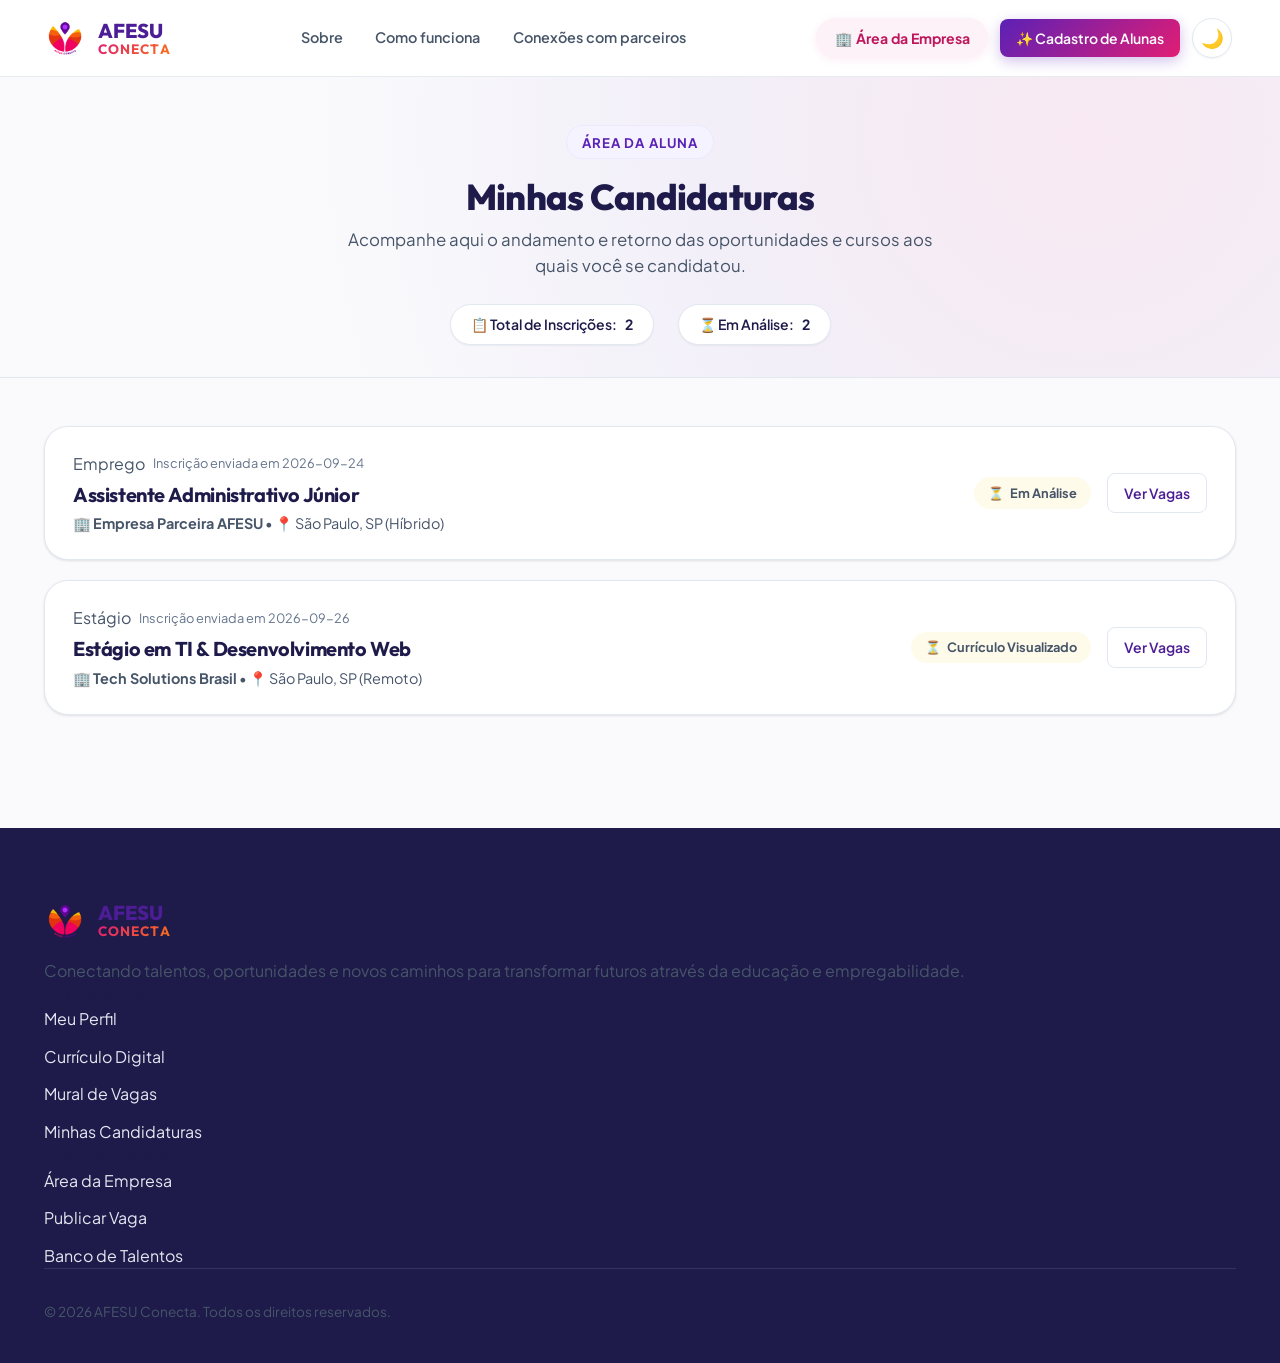
==== candidaturas.html @ 030a0b9f "Cria pagina separada candidaturas.html, remove aba de dentro de oportunidades e atualiza ordem do ca" ====
<!DOCTYPE html>
<html lang="pt-BR">
<head>
  <meta charset="UTF-8">
  <meta name="viewport" content="width=device-width, initial-scale=1.0">
  <title>Minhas Candidaturas — AFESU Conecta</title>
  <meta name="description" content="Acompanhe o status e histórico de todas as suas candidaturas a vagas de emprego, estágios e cursos na AFESU.">

  <!-- Google Fonts: Outfit & Plus Jakarta Sans -->
  <link rel="preconnect" href="https://fonts.googleapis.com">
  <link rel="preconnect" href="https://fonts.gstatic.com" crossorigin>
  <link href="https://fonts.googleapis.com/css2?family=Outfit:wght@500;600;700;800&family=Plus+Jakarta+Sans:wght@400;500;600;700&display=swap" rel="stylesheet">

  <!-- Estilos CSS -->
  <link rel="stylesheet" href="css/variables.css?v=11">
  <link rel="stylesheet" href="css/base.css?v=11">
  <link rel="stylesheet" href="css/components.css?v=11">
  <link rel="stylesheet" href="css/layout.css?v=11">
  <link rel="stylesheet" href="css/opportunities.css?v=11">
  <link rel="stylesheet" href="css/animations.css?v=11">
  <link rel="stylesheet" href="css/responsive.css?v=11">
  <script>
    (function() {
      const savedTheme = localStorage.getItem('afesu_theme') || 'light';
      document.documentElement.setAttribute('data-theme', savedTheme);
    })();
  </script>
  <style>
    .candidaturas-hero-section {
      background: var(--gradient-hero-bg), var(--color-bg-main);
      padding: 3rem 0 2rem;
      border-bottom: 1px solid var(--color-border-subtle);
      text-align: center;
    }
    .candidaturas-header-title {
      font-family: var(--font-family-display);
      font-size: 2.25rem;
      font-weight: 800;
      color: var(--color-text-primary);
      margin-bottom: 0.5rem;
    }
    .candidaturas-header-subtitle {
      font-size: 1.05rem;
      color: var(--color-text-secondary);
      max-width: 600px;
      margin: 0 auto;
    }
    .candidaturas-stats-bar {
      display: flex;
      justify-content: center;
      gap: 1.5rem;
      margin-top: 1.5rem;
      flex-wrap: wrap;
    }
    .stat-pill {
      background: var(--color-bg-card);
      border: 1px solid var(--color-border-subtle);
      padding: 0.5rem 1.25rem;
      border-radius: var(--radius-full);
      font-size: 0.875rem;
      font-weight: 600;
      color: var(--color-text-primary);
      box-shadow: var(--shadow-xs);
      display: inline-flex;
      align-items: center;
      gap: 0.5rem;
    }
    .candidaturas-list-section {
      padding: 3rem 0;
      min-height: 50vh;
    }
    .candidatura-card-item {
      background: var(--color-bg-card);
      border: 1px solid var(--color-border-subtle);
      border-radius: var(--radius-xl);
      padding: 1.5rem 1.75rem;
      margin-bottom: 1.25rem;
      box-shadow: var(--shadow-sm);
      display: flex;
      justify-content: space-between;
      align-items: center;
      gap: 1.5rem;
      transition: all var(--transition-normal);
    }
    .candidatura-card-item:hover {
      box-shadow: var(--shadow-md);
      border-color: var(--color-purple-200);
      transform: translateY(-2px);
    }
    .candidatura-status-tag {
      display: inline-flex;
      align-items: center;
      gap: 0.4rem;
      padding: 0.35rem 0.85rem;
      border-radius: var(--radius-full);
      font-size: 0.8rem;
      font-weight: 700;
    }
    .status-em-analise {
      background: var(--color-yellow-50);
      color: var(--color-yellow-700);
      border: 1px solid var(--color-yellow-200);
    }
    .status-aprovada {
      background: var(--color-green-50);
      color: #047857;
      border: 1px solid #A7F3D0;
    }
    @media (max-width: 768px) {
      .candidatura-card-item {
        flex-direction: column;
        align-items: flex-start;
      }
    }
  </style>
</head>
<body>

  <!-- ========================================================================
       1. HEADER / NAVBAR SUPERIOR
       ======================================================================== -->
  <header class="site-header" id="siteHeader">
    <div class="container header-container">
      
      <!-- Logotipo Oficial AFESU CONECTA -->
      <a href="index.html" class="brand-logo" aria-label="AFESU Conecta — Início">
        <img src="assets/images/logo.png" alt="AFESU Conecta Logo" class="brand-icon-img" style="width: 42px; height: 42px; object-fit: contain;">
        <div class="brand-logo-text">
          <span class="brand-name">AFESU</span>
          <span class="brand-tagline">CONECTA</span>
        </div>
      </a>

      <!-- Menu de Navegação da Aluna -->
      <nav class="nav-menu" id="navMenu" aria-label="Navegação da Aluna">
        <a href="perfil.html" class="nav-link">👤 Meu Perfil</a>
        <a href="curriculo.html" class="nav-link">📄 Currículo</a>
        <a href="oportunidades.html" class="nav-link">💼 Oportunidades</a>
        <a href="candidaturas.html" class="nav-link active">📋 Minhas Candidaturas</a>

        <!-- Ações no Drawer Mobile -->
        <div class="mobile-menu-actions">
          <a href="perfil.html" class="nav-link">👤 Meu Perfil</a>
          <a href="curriculo.html" class="nav-link">📄 Currículo Digital</a>
          <a href="oportunidades.html" class="nav-link">💼 Oportunidades</a>
          <a href="candidaturas.html" class="nav-link active">📋 Minhas Candidaturas</a>
        </div>
      </nav>

      <!-- Botões de Ação do Header -->
      <div class="header-actions">
        <a href="perfil.html" class="btn btn-secondary btn-sm nav-desktop-btn" title="Acessar meu perfil">
          👤 Meu Perfil
        </a>

        <!-- Botão Toggle de Modo Escuro -->
        <button type="button" class="btn-theme-toggle" id="btnThemeToggle" aria-label="Alternar modo escuro" title="Alternar tema claro/escuro">
          <span class="theme-icon-sun">☀️</span>
          <span class="theme-icon-moon">🌙</span>
        </button>

        <!-- Botão Hamburger Mobile -->
        <button class="menu-toggle" id="menuToggle" aria-label="Abrir menu de navegação" aria-expanded="false">
          <span></span>
          <span></span>
          <span></span>
        </button>
      </div>

    </div>
  </header>

  <main>
    <!-- Topo da Página -->
    <section class="candidaturas-hero-section">
      <div class="container">
        <span class="section-tag purple">Área da Aluna</span>
        <h1 class="candidaturas-header-title">Minhas Candidaturas</h1>
        <p class="candidaturas-header-subtitle">
          Acompanhe aqui o andamento e retorno das oportunidades e cursos aos quais você se candidatou.
        </p>

        <div class="candidaturas-stats-bar">
          <div class="stat-pill">
            <span>📋 Total de Inscrições:</span>
            <strong id="totalAppsCount">0</strong>
          </div>
          <div class="stat-pill">
            <span>⏳ Em Análise:</span>
            <strong id="pendingAppsCount">0</strong>
          </div>
        </div>
      </div>
    </section>

    <!-- Lista de Candidaturas -->
    <section class="candidaturas-list-section">
      <div class="container">
        <div id="candidaturasListContainer">
          <!-- Renderizado via JavaScript -->
        </div>
      </div>
    </section>
  </main>

  <!-- Footer Padronizado AFESU CONECTA -->
  <footer class="site-footer">
    <div class="container">
      <div class="footer-grid">
        
        <div class="footer-col-main">
          <a href="index.html" class="brand-logo" style="margin-bottom: 1rem; display: inline-flex;">
            <img src="assets/images/logo.png" alt="AFESU Conecta Logo" style="width: 42px; height: 42px; object-fit: contain;">
            <div class="brand-logo-text">
              <span class="brand-name">AFESU</span>
              <span class="brand-tagline">CONECTA</span>
            </div>
          </a>
          <p class="footer-brand-desc">
            Conectando talentos, oportunidades e novos caminhos para transformar futuros através da educação e empregabilidade.
          </p>
        </div>

        <div class="footer-col">
          <h4 class="footer-heading">Para Alunas</h4>
          <ul class="footer-links-list">
            <li><a href="perfil.html">Meu Perfil</a></li>
            <li><a href="curriculo.html">Currículo Digital</a></li>
            <li><a href="oportunidades.html">Mural de Vagas</a></li>
            <li><a href="candidaturas.html">Minhas Candidaturas</a></li>
          </ul>
        </div>

        <div class="footer-col">
          <h4 class="footer-heading">Para Empresas</h4>
          <ul class="footer-links-list">
            <li><a href="patrocinador.html">Área da Empresa</a></li>
            <li><a href="patrocinador.html#minhasOportunidadesSection">Publicar Vaga</a></li>
            <li><a href="patrocinador.html#candidaturasSection">Banco de Talentos</a></li>
          </ul>
        </div>

      </div>

      <div class="footer-bottom">
        <p>© 2026 AFESU Conecta. Todos os direitos reservados.</p>
      </div>
    </div>
  </footer>

  <!-- Scripts -->
  <script src="js/opportunities-data.js?v=11"></script>
  <script src="js/animations.js?v=11"></script>
  <script src="js/main.js?v=11"></script>
  <script>
    document.addEventListener('DOMContentLoaded', () => {
      const container = document.getElementById('candidaturasListContainer');
      const totalCountEl = document.getElementById('totalAppsCount');
      const pendingCountEl = document.getElementById('pendingAppsCount');

      let savedApps = [];
      try {
        const stored = localStorage.getItem('afesu_applications');
        if (stored) {
          savedApps = JSON.parse(stored);
        } else {
          // Candidaturas demonstrativas padrão
          savedApps = [
            {
              id: 'opp-1',
              title: 'Assistente Administrativo Júnior',
              company: 'Empresa Parceira AFESU',
              type: 'Emprego',
              location: 'São Paulo, SP (Híbrido)',
              appliedAt: '2026-09-24',
              status: 'Em Análise'
            },
            {
              id: 'opp-3',
              title: 'Estágio em TI & Desenvolvimento Web',
              company: 'Tech Solutions Brasil',
              type: 'Estágio',
              location: 'São Paulo, SP (Remoto)',
              appliedAt: '2026-09-26',
              status: 'Currículo Visualizado'
            }
          ];
          localStorage.setItem('afesu_applications', JSON.stringify(savedApps));
        }
      } catch (e) {
        savedApps = [];
      }

      totalCountEl.textContent = savedApps.length;
      pendingCountEl.textContent = savedApps.length;

      if (savedApps.length === 0) {
        container.innerHTML = `
          <div style="text-align: center; padding: 4rem 1.5rem; background: var(--color-bg-card); border-radius: var(--radius-2xl); border: 1px dashed var(--color-border-subtle);">
            <div style="font-size: 3rem; margin-bottom: 1rem;">📋</div>
            <h3 style="font-size: 1.4rem; font-weight: 700; margin-bottom: 0.5rem; color: var(--color-text-primary);">Nenhuma candidatura ativa</h3>
            <p style="color: var(--color-text-secondary); max-width: 480px; margin: 0 auto 1.5rem;">
              Você ainda não se candidatou a nenhuma vaga. Acesse o Mural de Oportunidades para encontrar vagas e cursos compatíveis com o seu perfil.
            </p>
            <a href="oportunidades.html" class="btn btn-primary btn-lg">
              💼 Ver Oportunidades Disponíveis
            </a>
          </div>
        `;
        return;
      }

      container.innerHTML = savedApps.map(app => `
        <div class="candidatura-card-item">
          <div>
            <div style="display: flex; gap: 0.5rem; align-items: center; margin-bottom: 0.4rem;">
              <span class="sponsor-opp-type-badge ${app.type === 'Estágio' ? 'badge-estagio' : (app.type === 'Curso' ? 'badge-curso' : 'badge-emprego')}">${app.type || 'Vaga'}</span>
              <span style="font-size: 0.8rem; color: var(--color-text-muted);">Inscrição enviada em ${app.appliedAt || 'Recentemente'}</span>
            </div>
            <h3 style="font-size: 1.25rem; font-weight: 700; color: var(--color-text-primary); margin-bottom: 0.35rem;">${app.title}</h3>
            <div style="font-size: 0.9rem; color: var(--color-text-secondary);">
              🏢 <strong>${app.company}</strong> • 📍 ${app.location}
            </div>
          </div>

          <div style="display: flex; align-items: center; gap: 1rem; flex-wrap: wrap;">
            <span class="candidatura-status-tag status-em-analise">
              <span>⏳</span>
              <span>${app.status || 'Em Análise pela Empresa'}</span>
            </span>
            <a href="oportunidades.html" class="btn btn-outline btn-sm">
              Ver Vagas
            </a>
          </div>
        </div>
      `).join('');
    });
  </script>
</body>
</html>
---- css/variables.css ----
/* ==========================================================================
   AFESU CONECTA — DESIGN TOKENS & VARIÁVEIS CSS
   Cores: Roxo, Rosa, Laranja, Amarelo (Vivas, Modernas, Equilibradas)
   ========================================================================== */

:root {
  /* --- Cores Primárias e Estruturais (Roxo) --- */
  --color-purple-900: #2E1065;
  --color-purple-800: #3B0764;
  --color-purple-700: #4C1D95;
  --color-purple-600: #5B21B6;
  --color-purple-500: #6D28D9;
  --color-purple-400: #8B5CF6;
  --color-purple-100: #EDE9FE;
  --color-purple-50:  #F5F3FF;

  /* --- Cor de Destaque e Empoderamento (Rosa) --- */
  --color-pink-700: #BE185D;
  --color-pink-600: #DB2777;
  --color-pink-500: #E11D74;
  --color-pink-400: #F43F5E;
  --color-pink-100: #FCE7F3;
  --color-pink-50:  #FDF2F8;

  /* --- Cor de Ação e Energia (Laranja) --- */
  --color-orange-700: #C2410C;
  --color-orange-600: #EA580C;
  --color-orange-500: #F97316;
  --color-orange-400: #FB923C;
  --color-orange-100: #FFEDD5;
  --color-orange-50:  #FFF7ED;

  /* --- Cor de Inovação e Luz (Amarelo) --- */
  --color-yellow-600: #D97706;
  --color-yellow-500: #F59E0B;
  --color-yellow-400: #FBBF24;
  --color-yellow-300: #FCD34D;
  --color-yellow-100: #FEF3C7;
  --color-yellow-50:  #FFFBEB;

  /* --- Neutros e Fundos --- */
  --color-bg-main: #FAFAFC;
  --color-bg-card: #FFFFFF;
  --color-bg-subtle: #F4F4F8;
  --color-bg-dark: #1E1B4B;

  --color-text-primary: #1E1B4B;
  --color-text-secondary: #475569;
  --color-text-muted: #64748B;
  --color-text-light: #94A3B8;
  --color-text-white: #FFFFFF;

  --color-border-subtle: #E2E8F0;
  --color-border-focus: #7C3AED;

  /* --- Gradientes da Marca --- */
  --gradient-primary: linear-gradient(135deg, #5B21B6 0%, #E11D74 100%);
  --gradient-accent: linear-gradient(135deg, #E11D74 0%, #F97316 100%);
  --gradient-sun: linear-gradient(135deg, #F97316 0%, #F59E0B 100%);
  --gradient-full: linear-gradient(135deg, #5B21B6 0%, #E11D74 40%, #F97316 75%, #F59E0B 100%);
  --gradient-hero-bg: radial-gradient(circle at 85% 20%, rgba(225, 29, 116, 0.08) 0%, rgba(91, 33, 182, 0.05) 35%, rgba(250, 250, 252, 0) 70%);
  --gradient-card-border: linear-gradient(135deg, rgba(91, 33, 182, 0.2), rgba(225, 29, 116, 0.2));

  /* --- Tipografia --- */
  --font-family-base: 'Plus Jakarta Sans', system-ui, -apple-system, BlinkMacSystemFont, 'Segoe UI', Roboto, Oxygen, Ubuntu, Cantarell, sans-serif;
  --font-family-display: 'Outfit', 'Plus Jakarta Sans', sans-serif;

  /* --- Sombras Suaves e Modernas --- */
  --shadow-xs: 0 1px 2px 0 rgba(16, 24, 40, 0.05);
  --shadow-sm: 0 1px 3px 0 rgba(16, 24, 40, 0.08), 0 1px 2px 0 rgba(16, 24, 40, 0.04);
  --shadow-md: 0 4px 8px -2px rgba(16, 24, 40, 0.08), 0 2px 4px -2px rgba(16, 24, 40, 0.04);
  --shadow-lg: 0 12px 16px -4px rgba(16, 24, 40, 0.08), 0 4px 6px -2px rgba(16, 24, 40, 0.03);
  --shadow-xl: 0 20px 24px -4px rgba(16, 24, 40, 0.08), 0 8px 8px -4px rgba(16, 24, 40, 0.03);
  --shadow-glow-purple: 0 8px 25px -4px rgba(91, 33, 182, 0.35);
  --shadow-glow-pink: 0 8px 25px -4px rgba(225, 29, 116, 0.35);
  --shadow-glow-orange: 0 8px 25px -4px rgba(249, 115, 22, 0.35);

  /* --- Raios de Borda --- */
  --radius-xs: 6px;
  --radius-sm: 8px;
  --radius-md: 12px;
  --radius-lg: 16px;
  --radius-xl: 24px;
  --radius-2xl: 32px;
  --radius-full: 9999px;

  /* --- Transições Suaves --- */
  --transition-fast: 0.15s cubic-bezier(0.4, 0, 0.2, 1);
  --transition-normal: 0.25s cubic-bezier(0.4, 0, 0.2, 1);
  --transition-slow: 0.4s cubic-bezier(0.4, 0, 0.2, 1);
  --transition-spring: 0.5s cubic-bezier(0.34, 1.56, 0.64, 1);

  /* --- Z-index Layers --- */
  --z-base: 1;
  --z-card-float: 10;
  --z-header: 100;
  --z-drawer: 200;
  --z-modal: 500;
}

/* ==========================================================================
   TEMA ESCURO (DARK MODE ELEGANTE & PROFISSIONAL)
   ========================================================================== */
[data-theme="dark"] {
  --color-bg-main: #0C0A17;
  --color-bg-card: #161228;
  --color-bg-subtle: #1F1A38;
  --color-bg-dark: #07050E;

  --color-text-primary: #F8FAFC;
  --color-text-secondary: #CBD5E1;
  --color-text-muted: #94A3B8;
  --color-text-light: #64748B;
  --color-text-white: #FFFFFF;

  --color-border-subtle: #2D2552;
  --color-border-focus: #A78BFA;

  --color-purple-900: #EDE9FE;
  --color-purple-800: #DDD6FE;
  --color-purple-700: #C4B5FD;
  --color-purple-600: #A78BFA;
  --color-purple-500: #8B5CF6;
  --color-purple-100: #2E2554;
  --color-purple-50:  #1E1838;

  --color-pink-100: #4C1330;
  --color-pink-50:  #2D0B1C;

  --color-orange-100: #4A200B;
  --color-orange-50:  #2C1205;

  --color-yellow-100: #483307;
  --color-yellow-50:  #2A1D04;

  --gradient-hero-bg: radial-gradient(circle at 85% 20%, rgba(225, 29, 116, 0.15) 0%, rgba(91, 33, 182, 0.12) 35%, rgba(12, 10, 23, 0) 70%);

  --shadow-xs: 0 1px 2px 0 rgba(0, 0, 0, 0.5);
  --shadow-sm: 0 2px 4px 0 rgba(0, 0, 0, 0.5);
  --shadow-md: 0 6px 12px -2px rgba(0, 0, 0, 0.6);
  --shadow-lg: 0 14px 20px -4px rgba(0, 0, 0, 0.7);
  --shadow-xl: 0 22px 30px -4px rgba(0, 0, 0, 0.8);
}
---- css/base.css ----
/* ==========================================================================
   AFESU CONECTA — BASE & RESET CSS
   ========================================================================== */

*, *::before, *::after {
  box-sizing: border-box;
  margin: 0;
  padding: 0;
}

html {
  font-size: 16px;
  scroll-behavior: smooth;
  -webkit-text-size-adjust: 100%;
}

body {
  font-family: var(--font-family-base);
  font-size: 1rem;
  line-height: 1.6;
  color: var(--color-text-secondary);
  background-color: var(--color-bg-main);
  overflow-x: hidden;
  -webkit-font-smoothing: antialiased;
  -moz-osx-font-smoothing: grayscale;
}

/* --- Tipografia Global --- */
h1, h2, h3, h4, h5, h6 {
  font-family: var(--font-family-display);
  color: var(--color-text-primary);
  font-weight: 700;
  line-height: 1.2;
  letter-spacing: -0.02em;
}

h1 {
  font-size: clamp(2.25rem, 5vw, 3.5rem);
  font-weight: 800;
}

h2 {
  font-size: clamp(1.85rem, 3.5vw, 2.6rem);
}

h3 {
  font-size: clamp(1.35rem, 2.5vw, 1.75rem);
}

h4 {
  font-size: 1.2rem;
}

p {
  color: var(--color-text-secondary);
  margin-bottom: 1rem;
}

p:last-child {
  margin-bottom: 0;
}

a {
  color: inherit;
  text-decoration: none;
  transition: color var(--transition-fast);
}

img, svg {
  display: block;
  max-width: 100%;
  height: auto;
}

button, input, select, textarea {
  font-family: inherit;
  font-size: inherit;
  border: none;
  outline: none;
  background: none;
}

button {
  cursor: pointer;
}

ul, ol {
  list-style: none;
}

/* --- Container e Layout Utilitários --- */
.container {
  width: 100%;
  max-width: 1240px;
  margin-left: auto;
  margin-right: auto;
  padding-left: 1.5rem;
  padding-right: 1.5rem;
}

.section {
  padding-top: 5.5rem;
  padding-bottom: 5.5rem;
  position: relative;
}

.section-header {
  text-align: center;
  max-width: 680px;
  margin: 0 auto 3.5rem;
}

.section-tag {
  display: inline-flex;
  align-items: center;
  gap: 0.5rem;
  padding: 0.35rem 0.95rem;
  font-size: 0.825rem;
  font-weight: 700;
  text-transform: uppercase;
  letter-spacing: 0.08em;
  border-radius: var(--radius-full);
  margin-bottom: 1rem;
}

.section-tag.purple {
  background: var(--color-purple-50);
  color: var(--color-purple-600);
  border: 1px solid var(--color-purple-100);
}

.section-tag.pink {
  background: var(--color-pink-50);
  color: var(--color-pink-600);
  border: 1px solid var(--color-pink-100);
}

.section-tag.orange {
  background: var(--color-orange-50);
  color: var(--color-orange-600);
  border: 1px solid var(--color-orange-100);
}

.section-tag.yellow {
  background: var(--color-yellow-50);
  color: var(--color-yellow-600);
  border: 1px solid var(--color-yellow-100);
}

.section-title {
  margin-bottom: 1rem;
}

.section-description {
  font-size: 1.125rem;
  color: var(--color-text-muted);
  line-height: 1.6;
}

/* --- Text Highlights & Gradients --- */
.text-gradient {
  background: var(--gradient-primary);
  -webkit-background-clip: text;
  -webkit-text-fill-color: transparent;
  display: inline;
}

.text-gradient-accent {
  background: var(--gradient-accent);
  -webkit-background-clip: text;
  -webkit-text-fill-color: transparent;
  display: inline;
}

.text-gradient-sun {
  background: var(--gradient-sun);
  -webkit-background-clip: text;
  -webkit-text-fill-color: transparent;
  display: inline;
}

.highlight-purple {
  color: var(--color-purple-600);
}

.highlight-pink {
  color: var(--color-pink-500);
}

.highlight-orange {
  color: var(--color-orange-500);
}

/* --- Utilitários de Acessibilidade e Grid --- */
.sr-only {
  position: absolute;
  width: 1px;
  height: 1px;
  padding: 0;
  margin: -1px;
  overflow: hidden;
  clip: rect(0, 0, 0, 0);
  white-space: nowrap;
  border-width: 0;
}
---- css/components.css ----
/* ==========================================================================
   AFESU CONECTA — COMPONENTES UI
   ========================================================================== */

/* --- 1. Botões --- */
.btn {
  display: inline-flex;
  align-items: center;
  justify-content: center;
  gap: 0.6rem;
  font-family: var(--font-family-base);
  font-size: 0.95rem;
  font-weight: 600;
  padding: 0.75rem 1.45rem;
  border-radius: var(--radius-md);
  transition: all var(--transition-normal);
  text-decoration: none;
  cursor: pointer;
  white-space: nowrap;
  position: relative;
  overflow: hidden;
}

.btn:active {
  transform: scale(0.98);
}

.btn svg {
  width: 1.15rem;
  height: 1.15rem;
  transition: transform var(--transition-fast);
}

.btn:hover svg {
  transform: translateX(3px);
}

/* Botão Primário (Destaque Gradient Roxo-Rosa com sombra rica) */
.btn-primary {
  background: var(--gradient-primary);
  color: var(--color-text-white);
  box-shadow: 0 4px 14px rgba(91, 33, 182, 0.28);
}

.btn-primary:hover {
  background: linear-gradient(135deg, #4C1D95 0%, #DB2777 100%);
  box-shadow: 0 6px 20px rgba(91, 33, 182, 0.38);
  transform: translateY(-2px);
  color: var(--color-text-white);
}

/* Botão Laranja Energético */
.btn-orange {
  background: var(--gradient-accent);
  color: var(--color-text-white);
  box-shadow: 0 4px 14px rgba(225, 29, 116, 0.25);
}

.btn-orange:hover {
  background: linear-gradient(135deg, #DB2777 0%, #EA580C 100%);
  box-shadow: 0 6px 20px rgba(249, 115, 22, 0.35);
  transform: translateY(-2px);
  color: var(--color-text-white);
}

/* Botão Secundário / Sutil */
.btn-secondary {
  background: var(--color-purple-50);
  color: var(--color-purple-700);
  border: 1px solid var(--color-purple-100);
}

.btn-secondary:hover {
  background: var(--color-purple-100);
  color: var(--color-purple-900);
  transform: translateY(-2px);
}

/* Botão Outline */
.btn-outline {
  background: transparent;
  color: var(--color-purple-700);
  border: 1.5px solid var(--color-border-subtle);
}

.btn-outline:hover {
  border-color: var(--color-purple-600);
  background: var(--color-purple-50);
  color: var(--color-purple-700);
  transform: translateY(-2px);
}

/* Botão Branco para fundos escuros / gradientes */
.btn-white {
  background: #FFFFFF;
  color: var(--color-purple-700);
  font-weight: 700;
  box-shadow: 0 4px 15px rgba(0, 0, 0, 0.1);
}

.btn-white:hover {
  background: #F8FAFC;
  color: var(--color-pink-600);
  box-shadow: 0 6px 22px rgba(0, 0, 0, 0.15);
  transform: translateY(-2px);
}

/* Tamanhos de botão */
.btn-sm {
  padding: 0.5rem 1rem;
  font-size: 0.875rem;
  border-radius: var(--radius-sm);
}

.btn-lg {
  padding: 0.95rem 1.85rem;
  font-size: 1.05rem;
  border-radius: var(--radius-lg);
}

/* --- 2. Cards de Oportunidades (O que você encontra) --- */
.opp-grid {
  display: grid;
  grid-template-columns: repeat(3, 1fr);
  gap: 2rem;
}

.opp-card {
  background: var(--color-bg-card);
  border: 1px solid var(--color-border-subtle);
  border-radius: var(--radius-xl);
  padding: 2.25rem 2rem;
  position: relative;
  transition: all var(--transition-normal);
  display: flex;
  flex-direction: column;
  box-shadow: var(--shadow-sm);
  overflow: hidden;
}

.opp-card::before {
  content: '';
  position: absolute;
  top: 0;
  left: 0;
  right: 0;
  height: 4px;
  background: var(--color-border-subtle);
  transition: all var(--transition-normal);
}

.opp-card:hover {
  transform: translateY(-8px);
  box-shadow: var(--shadow-xl);
  border-color: rgba(91, 33, 182, 0.15);
}

/* Variação Empregos (Roxo) */
.opp-card.purple:hover::before {
  background: var(--gradient-primary);
}

.opp-card.purple:hover .opp-icon-wrapper {
  background: var(--gradient-primary);
  color: #FFFFFF;
  transform: scale(1.05) rotate(-3deg);
}

/* Variação Estágios (Rosa / Laranja) */
.opp-card.pink:hover::before {
  background: var(--gradient-accent);
}

.opp-card.pink:hover .opp-icon-wrapper {
  background: var(--gradient-accent);
  color: #FFFFFF;
  transform: scale(1.05) rotate(3deg);
}

/* Variação Cursos (Laranja / Amarelo) */
.opp-card.orange:hover::before {
  background: var(--gradient-sun);
}

.opp-card.orange:hover .opp-icon-wrapper {
  background: var(--gradient-sun);
  color: #FFFFFF;
  transform: scale(1.05) rotate(-3deg);
}

.opp-icon-wrapper {
  width: 3.75rem;
  height: 3.75rem;
  border-radius: var(--radius-lg);
  display: flex;
  align-items: center;
  justify-content: center;
  margin-bottom: 1.5rem;
  transition: all var(--transition-spring);
}

.opp-icon-wrapper.purple {
  background: var(--color-purple-50);
  color: var(--color-purple-600);
}

.opp-icon-wrapper.pink {
  background: var(--color-pink-50);
  color: var(--color-pink-500);
}

.opp-icon-wrapper.orange {
  background: var(--color-orange-50);
  color: var(--color-orange-500);
}

.opp-icon-wrapper svg {
  width: 1.85rem;
  height: 1.85rem;
}

.opp-card-badge {
  display: inline-block;
  font-size: 0.75rem;
  font-weight: 700;
  text-transform: uppercase;
  letter-spacing: 0.05em;
  padding: 0.25rem 0.65rem;
  border-radius: var(--radius-full);
  margin-bottom: 0.75rem;
  width: fit-content;
}

.opp-card-badge.purple {
  background: var(--color-purple-100);
  color: var(--color-purple-700);
}

.opp-card-badge.pink {
  background: var(--color-pink-100);
  color: var(--color-pink-700);
}

.opp-card-badge.orange {
  background: var(--color-orange-100);
  color: var(--color-orange-700);
}

.opp-card h3 {
  font-size: 1.45rem;
  margin-bottom: 0.75rem;
  color: var(--color-text-primary);
}

.opp-card p {
  color: var(--color-text-secondary);
  font-size: 0.975rem;
  line-height: 1.6;
  margin-bottom: 1.75rem;
  flex-grow: 1;
}

.opp-card-link {
  display: inline-flex;
  align-items: center;
  gap: 0.4rem;
  font-weight: 700;
  font-size: 0.925rem;
  color: var(--color-purple-600);
  transition: gap var(--transition-fast), color var(--transition-fast);
}

.opp-card-link:hover {
  gap: 0.75rem;
  color: var(--color-pink-600);
}

.opp-card-link svg {
  width: 1rem;
  height: 1rem;
}

/* --- 3. Passos "Como Funciona" --- */
.steps-wrapper {
  position: relative;
  display: grid;
  grid-template-columns: repeat(3, 1fr);
  gap: 2.5rem;
  margin-top: 2rem;
}

/* Linha conectora entre os passos */
.steps-connector {
  position: absolute;
  top: 40px;
  left: 15%;
  right: 15%;
  height: 3px;
  background: linear-gradient(90deg, 
    var(--color-purple-300) 0%, 
    var(--color-pink-400) 50%, 
    var(--color-orange-400) 100%
  );
  z-index: 1;
  border-radius: var(--radius-full);
}

.step-card {
  position: relative;
  z-index: 2;
  background: var(--color-bg-card);
  border: 1px solid var(--color-border-subtle);
  border-radius: var(--radius-xl);
  padding: 2.25rem 1.75rem;
  text-align: center;
  box-shadow: var(--shadow-sm);
  transition: all var(--transition-normal);
}

.step-card:hover {
  transform: translateY(-6px);
  box-shadow: var(--shadow-lg);
  border-color: var(--color-purple-200);
}

.step-number-badge {
  width: 4rem;
  height: 4rem;
  margin: 0 auto 1.5rem;
  border-radius: var(--radius-full);
  display: flex;
  align-items: center;
  justify-content: center;
  font-family: var(--font-family-display);
  font-size: 1.35rem;
  font-weight: 800;
  color: var(--color-text-white);
  box-shadow: var(--shadow-md);
  transition: transform var(--transition-spring);
}

.step-card:hover .step-number-badge {
  transform: scale(1.12);
}

.step-1 .step-number-badge {
  background: var(--color-purple-600);
  box-shadow: 0 6px 16px rgba(91, 33, 182, 0.35);
}

.step-2 .step-number-badge {
  background: var(--color-pink-500);
  box-shadow: 0 6px 16px rgba(225, 29, 116, 0.35);
}

.step-3 .step-number-badge {
  background: var(--color-orange-500);
  box-shadow: 0 6px 16px rgba(249, 115, 22, 0.35);
}

.step-card h3 {
  font-size: 1.25rem;
  margin-bottom: 0.75rem;
  color: var(--color-text-primary);
}

.step-card p {
  font-size: 0.925rem;
  color: var(--color-text-secondary);
  line-height: 1.55;
}

/* --- 4. Card Exemplo de Perfil Digital --- */
.profile-preview-card {
  background: #FFFFFF;
  border: 1px solid rgba(91, 33, 182, 0.12);
  border-radius: var(--radius-2xl);
  padding: 2.25rem;
  box-shadow: var(--shadow-xl);
  position: relative;
  overflow: hidden;
  max-width: 480px;
  width: 100%;
  margin: 0 auto;
}

.profile-preview-card::after {
  content: '';
  position: absolute;
  top: 0;
  left: 0;
  right: 0;
  height: 6px;
  background: var(--gradient-full);
}

.profile-header {
  display: flex;
  align-items: center;
  gap: 1.25rem;
  margin-bottom: 1.5rem;
}

.profile-avatar-wrapper {
  position: relative;
}

.profile-avatar {
  width: 4.25rem;
  height: 4.25rem;
  border-radius: var(--radius-full);
  background: var(--gradient-primary);
  display: flex;
  align-items: center;
  justify-content: center;
  color: #FFFFFF;
  font-size: 1.5rem;
  font-weight: 700;
  box-shadow: var(--shadow-md);
  border: 3px solid #FFFFFF;
}

.profile-badge-verified {
  position: absolute;
  bottom: 0;
  right: 0;
  background: var(--color-yellow-400);
  color: var(--color-purple-900);
  width: 1.35rem;
  height: 1.35rem;
  border-radius: var(--radius-full);
  display: flex;
  align-items: center;
  justify-content: center;
  border: 2px solid #FFFFFF;
  font-size: 0.7rem;
}

.profile-info h4 {
  font-size: 1.25rem;
  margin-bottom: 0.2rem;
  color: var(--color-text-primary);
}

.profile-title {
  font-size: 0.875rem;
  color: var(--color-purple-600);
  font-weight: 600;
  margin-bottom: 0.25rem;
}

.profile-unit {
  font-size: 0.8rem;
  color: var(--color-text-muted);
  display: flex;
  align-items: center;
  gap: 0.35rem;
}

.profile-unit svg {
  width: 0.85rem;
  height: 0.85rem;
}

.profile-tags-wrapper {
  margin-bottom: 1.5rem;
}

.profile-tags-title {
  font-size: 0.75rem;
  font-weight: 700;
  text-transform: uppercase;
  letter-spacing: 0.06em;
  color: var(--color-text-light);
  margin-bottom: 0.6rem;
}

.tags-list {
  display: flex;
  flex-wrap: wrap;
  gap: 0.5rem;
}

.chip {
  display: inline-flex;
  align-items: center;
  gap: 0.3rem;
  padding: 0.35rem 0.75rem;
  border-radius: var(--radius-full);
  font-size: 0.8rem;
  font-weight: 600;
}

.chip-purple {
  background: var(--color-purple-50);
  color: var(--color-purple-700);
  border: 1px solid var(--color-purple-100);
}

.chip-pink {
  background: var(--color-pink-50);
  color: var(--color-pink-700);
  border: 1px solid var(--color-pink-100);
}

.chip-orange {
  background: var(--color-orange-50);
  color: var(--color-orange-700);
  border: 1px solid var(--color-orange-100);
}

.chip-yellow {
  background: var(--color-yellow-50);
  color: var(--color-yellow-700);
  border: 1px solid var(--color-yellow-100);
}

.profile-education-card {
  background: var(--color-bg-subtle);
  border-radius: var(--radius-md);
  padding: 1rem 1.2rem;
  margin-bottom: 1.25rem;
  border-left: 3.5px solid var(--color-purple-600);
}

.profile-education-card .edu-role {
  font-size: 0.875rem;
  font-weight: 700;
  color: var(--color-text-primary);
}

.profile-education-card .edu-place {
  font-size: 0.8rem;
  color: var(--color-purple-600);
  font-weight: 600;
}

.profile-match-status {
  display: flex;
  align-items: center;
  justify-content: space-between;
  padding-top: 1rem;
  border-top: 1px dashed var(--color-border-subtle);
}

.profile-match-label {
  display: flex;
  align-items: center;
  gap: 0.45rem;
  font-size: 0.85rem;
  font-weight: 600;
  color: var(--color-text-secondary);
}

.match-dot {
  width: 8px;
  height: 8px;
  border-radius: 50%;
  background: #10B981;
  box-shadow: 0 0 0 3px rgba(16, 185, 129, 0.2);
}

.profile-match-badge {
  background: var(--color-yellow-100);
  color: var(--color-yellow-700);
  font-size: 0.75rem;
  font-weight: 700;
  padding: 0.2rem 0.6rem;
  border-radius: var(--radius-full);
}

/* --- 5. Diagrama de Conexão Empresa (ALUNA -> AFESU -> EMPRESA) --- */
.connection-diagram {
  background: var(--color-bg-card);
  border: 1px solid var(--color-border-subtle);
  border-radius: var(--radius-2xl);
  padding: 3rem 2rem;
  box-shadow: var(--shadow-lg);
  display: flex;
  align-items: center;
  justify-content: space-between;
  position: relative;
  overflow: hidden;
}

.conn-node {
  flex: 1;
  text-align: center;
  padding: 1.5rem 1rem;
  position: relative;
  z-index: 2;
  transition: transform var(--transition-normal);
}

.conn-node:hover {
  transform: translateY(-4px);
}

.conn-icon-box {
  width: 4.75rem;
  height: 4.75rem;
  border-radius: var(--radius-xl);
  margin: 0 auto 1.25rem;
  display: flex;
  align-items: center;
  justify-content: center;
  box-shadow: var(--shadow-md);
  transition: all var(--transition-spring);
}

.conn-node:hover .conn-icon-box {
  transform: scale(1.1);
}

.conn-icon-box.student {
  background: linear-gradient(135deg, #E11D74 0%, #F97316 100%);
  color: #FFFFFF;
}

.conn-icon-box.afesu {
  background: linear-gradient(135deg, #5B21B6 0%, #E11D74 100%);
  color: #FFFFFF;
  box-shadow: var(--shadow-glow-purple);
  width: 5.25rem;
  height: 5.25rem;
}

.conn-icon-box.company {
  background: linear-gradient(135deg, #4C1D95 0%, #3B82F6 100%);
  color: #FFFFFF;
}

.conn-icon-box svg {
  width: 2.25rem;
  height: 2.25rem;
}

.conn-node h4 {
  font-size: 1.2rem;
  margin-bottom: 0.35rem;
  color: var(--color-text-primary);
}

.conn-node p {
  font-size: 0.85rem;
  color: var(--color-text-muted);
  max-width: 200px;
  margin: 0 auto;
}

.conn-arrow {
  display: flex;
  flex-direction: column;
  align-items: center;
  justify-content: center;
  color: var(--color-pink-500);
  padding: 0 0.5rem;
  position: relative;
  z-index: 2;
}

.conn-arrow-line {
  width: 40px;
  height: 3px;
  background: linear-gradient(90deg, var(--color-purple-300), var(--color-pink-400));
  position: relative;
}

.conn-arrow svg {
  width: 1.5rem;
  height: 1.5rem;
  animation: pulseArrow 2s infinite ease-in-out;
}

@keyframes pulseArrow {
  0%, 100% {
    transform: translateX(0);
    opacity: 0.7;
  }
  50% {
    transform: translateX(4px);
    opacity: 1;
  }
}

/* --- 6. Modais de Ação Interativos (Entrar / Criar Perfil) --- */
.modal-overlay {
  position: fixed;
  inset: 0;
  background: rgba(30, 27, 75, 0.6);
  backdrop-filter: blur(6px);
  -webkit-backdrop-filter: blur(6px);
  z-index: var(--z-modal);
  display: flex;
  align-items: center;
  justify-content: center;
  padding: 1.5rem;
  opacity: 0;
  visibility: hidden;
  transition: all var(--transition-normal);
}

.modal-overlay.active {
  opacity: 1;
  visibility: visible;
}

.modal-container {
  background: #FFFFFF;
  border-radius: var(--radius-2xl);
  max-width: 480px;
  width: 100%;
  padding: 2.5rem;
  box-shadow: var(--shadow-xl);
  position: relative;
  transform: translateY(20px) scale(0.96);
  transition: all var(--transition-spring);
  border: 1px solid var(--color-purple-100);
}

.modal-overlay.active .modal-container {
  transform: translateY(0) scale(1);
}

.modal-close {
  position: absolute;
  top: 1.25rem;
  right: 1.25rem;
  width: 2.25rem;
  height: 2.25rem;
  border-radius: var(--radius-full);
  background: var(--color-bg-subtle);
  color: var(--color-text-secondary);
  display: flex;
  align-items: center;
  justify-content: center;
  transition: all var(--transition-fast);
  cursor: pointer;
}

.modal-close:hover {
  background: var(--color-pink-50);
  color: var(--color-pink-600);
  transform: rotate(90deg);
}

.modal-header {
  text-align: center;
  margin-bottom: 1.75rem;
}

.modal-badge {
  display: inline-flex;
  align-items: center;
  gap: 0.35rem;
  padding: 0.3rem 0.8rem;
  font-size: 0.75rem;
  font-weight: 700;
  border-radius: var(--radius-full);
  background: var(--color-purple-50);
  color: var(--color-purple-700);
  margin-bottom: 0.75rem;
}

.modal-title {
  font-size: 1.6rem;
  margin-bottom: 0.5rem;
}

.modal-subtitle {
  font-size: 0.925rem;
  color: var(--color-text-muted);
}

.modal-tabs {
  display: flex;
  background: var(--color-bg-subtle);
  padding: 0.3rem;
  border-radius: var(--radius-md);
  margin-bottom: 1.5rem;
  gap: 0.3rem;
}

.modal-tab-btn {
  flex: 1;
  padding: 0.6rem 0.5rem;
  font-size: 0.875rem;
  font-weight: 600;
  border-radius: var(--radius-sm);
  color: var(--color-text-muted);
  text-align: center;
  transition: all var(--transition-fast);
}

.modal-tab-btn.active {
  background: #FFFFFF;
  color: var(--color-purple-700);
  box-shadow: var(--shadow-xs);
}

.modal-form-group {
  margin-bottom: 1.2rem;
  text-align: left;
}

.modal-label {
  display: block;
  font-size: 0.85rem;
  font-weight: 600;
  color: var(--color-text-primary);
  margin-bottom: 0.4rem;
}

.modal-input {
  width: 100%;
  padding: 0.75rem 1rem;
  border: 1.5px solid var(--color-border-subtle);
  border-radius: var(--radius-md);
  background: #FFFFFF;
  font-size: 0.95rem;
  color: var(--color-text-primary);
  transition: border-color var(--transition-fast), box-shadow var(--transition-fast);
}

.modal-input:focus {
  border-color: var(--color-purple-500);
  box-shadow: 0 0 0 3px rgba(109, 40, 217, 0.15);
}

.modal-notice {
  background: var(--color-yellow-50);
  border: 1px solid var(--color-yellow-100);
  border-radius: var(--radius-md);
  padding: 0.85rem 1rem;
  font-size: 0.825rem;
  color: var(--color-yellow-700);
  margin-bottom: 1.25rem;
  display: flex;
  align-items: center;
  gap: 0.6rem;
}

.modal-notice svg {
  flex-shrink: 0;
  width: 1.15rem;
  height: 1.15rem;
}

/* ==========================================================================
   BOTÃO DE ALTERNÂNCIA DE TEMA (DARK MODE TOGGLE)
   ========================================================================== */
.btn-theme-toggle {
  width: 40px;
  height: 40px;
  border-radius: var(--radius-full);
  border: 1px solid var(--color-border-subtle);
  background: var(--color-bg-card);
  color: var(--color-text-primary);
  display: inline-flex;
  align-items: center;
  justify-content: center;
  cursor: pointer;
  font-size: 1.15rem;
  transition: all var(--transition-fast);
  box-shadow: var(--shadow-xs);
  flex-shrink: 0;
}

.btn-theme-toggle:hover {
  transform: scale(1.08);
  border-color: var(--color-purple-400);
  background: var(--color-purple-50);
}

.theme-icon-sun {
  display: none;
}

.theme-icon-moon {
  display: inline;
}

[data-theme="dark"] .theme-icon-sun {
  display: inline;
}

[data-theme="dark"] .theme-icon-moon {
  display: none;
}

/* ==========================================================================
   AJUSTES GERAIS DE COMPONENTES NO MODO ESCURO (SEM NENHUMA ÁREA BRANCA)
   ========================================================================== */
[data-theme="dark"],
[data-theme="dark"] body,
[data-theme="dark"] main,
[data-theme="dark"] section,
[data-theme="dark"] .section,
[data-theme="dark"] .section-how-it-works,
[data-theme="dark"] .section-companies,
[data-theme="dark"] .section-about,
[data-theme="dark"] .hero-section {
  background-color: #0C0A17 !important;
  color: #CBD5E1;
}

[data-theme="dark"] .site-header {
  background: rgba(18, 14, 34, 0.94);
  border-bottom-color: #2D2552;
}

[data-theme="dark"] .site-header.scrolled {
  background: rgba(18, 14, 34, 0.98);
  box-shadow: 0 4px 24px -2px rgba(0, 0, 0, 0.6);
  border-bottom-color: #382F60;
}

[data-theme="dark"] .nav-menu {
  background: #161228;
  border-color: #2D2552;
}

[data-theme="dark"] .nav-link {
  color: #CBD5E1;
}

[data-theme="dark"] .nav-link:hover {
  color: #FFFFFF;
  background: rgba(139, 92, 246, 0.18);
}

[data-theme="dark"] .nav-link.active {
  color: #FFFFFF;
  background: var(--gradient-primary);
  box-shadow: 0 4px 14px rgba(139, 92, 246, 0.35);
}

[data-theme="dark"] .user-session-badge {
  background: #231B42;
  border-color: #382F60;
  color: #DDD6FE;
}

[data-theme="dark"] .user-session-badge:hover {
  background: #2E2456;
}

[data-theme="dark"] .menu-toggle {
  background: #161228;
  border-color: #382F60;
}

[data-theme="dark"] .menu-toggle span {
  background-color: #DDD6FE;
}

[data-theme="dark"] .menu-toggle:hover {
  background: #251D42;
  border-color: #6D28D9;
}

[data-theme="dark"] .mobile-drawer-close {
  background: #1F1A38;
  border-color: #382F60;
  color: #DDD6FE;
}

[data-theme="dark"] .mobile-drawer-close:hover {
  background: #3B1128;
  border-color: #DB2777;
  color: #F472B6;
}

[data-theme="dark"] .nav-backdrop {
  background: rgba(4, 3, 10, 0.75);
}

[data-theme="dark"] .site-footer {
  background: #07050E;
  border-top-color: #2D2552;
}

/* Formulários, Inputs, Selects e Textareas */
[data-theme="dark"] .form-control,
[data-theme="dark"] .modal-input,
[data-theme="dark"] .search-input,
[data-theme="dark"] .candidate-filter-select,
[data-theme="dark"] .candidates-search-input,
[data-theme="dark"] input[type="text"],
[data-theme="dark"] input[type="email"],
[data-theme="dark"] input[type="password"],
[data-theme="dark"] input[type="tel"],
[data-theme="dark"] input[type="date"],
[data-theme="dark"] input[type="number"],
[data-theme="dark"] select,
[data-theme="dark"] textarea {
  background: #1C1733 !important;
  border-color: #382F60 !important;
  color: #F8FAFC !important;
}

[data-theme="dark"] .form-control:focus,
[data-theme="dark"] .modal-input:focus,
[data-theme="dark"] .search-input:focus,
[data-theme="dark"] .candidates-search-input:focus,
[data-theme="dark"] select:focus,
[data-theme="dark"] textarea:focus {
  background: #231D3E !important;
  border-color: var(--color-purple-500) !important;
  box-shadow: 0 0 0 3px rgba(139, 92, 246, 0.25) !important;
}

[data-theme="dark"] select.form-control option,
[data-theme="dark"] select.candidate-filter-select option,
[data-theme="dark"] select option {
  background: #161228 !important;
  color: #F8FAFC !important;
}

/* Modais */
[data-theme="dark"] .modal-container,
[data-theme="dark"] .modal-overlay .modal-container {
  background: #161228 !important;
  border: 1px solid #382F60 !important;
  box-shadow: 0 25px 50px -12px rgba(0, 0, 0, 0.8) !important;
}

[data-theme="dark"] .modal-notice {
  background: #241C42;
  border-color: #382F60;
  color: #DDD6FE;
}

/* Botões */
[data-theme="dark"] .btn-outline {
  border-color: #4C3D7A;
  color: #DDD6FE;
  background: transparent;
}

[data-theme="dark"] .btn-outline:hover {
  background: #2A214D;
  color: #FFFFFF;
  border-color: #8B5CF6;
}

[data-theme="dark"] .btn-theme-toggle {
  background: #161228;
  border-color: #382F60;
  color: #F8FAFC;
}

[data-theme="dark"] .btn-theme-toggle:hover {
  background: #251D42;
  border-color: #8B5CF6;
}

[data-theme="dark"] .btn-toolbar-ghost {
  background: #1F1A38;
  border-color: #382F60;
  color: #CBD5E1;
}

[data-theme="dark"] .btn-toolbar-ghost:hover {
  background: #2A214D;
  color: #FFFFFF;
  border-color: #8B5CF6;
}

/* Cards e Seções de Todas as Páginas */
[data-theme="dark"] .hero-visual-card,
[data-theme="dark"] .hero-floating-card,
[data-theme="dark"] .hero-badge-pill,
[data-theme="dark"] .about-intro-box,
[data-theme="dark"] .about-stat-card,
[data-theme="dark"] .about-topic-card,
[data-theme="dark"] .step-card,
[data-theme="dark"] .connection-diagram,
[data-theme="dark"] .conn-node,
[data-theme="dark"] .partner-pill,
[data-theme="dark"] .login-card,
[data-theme="dark"] .profile-preview-card,
[data-theme="dark"] .profile-view-card,
[data-theme="dark"] .profile-sidebar-card,
[data-theme="dark"] .profile-content-card,
[data-theme="dark"] .profile-tab-content,
[data-theme="dark"] .formation-card,
[data-theme="dark"] .exp-card,
[data-theme="dark"] .course-card,
[data-theme="dark"] .cert-card,
[data-theme="dark"] .onboarding-sidebar,
[data-theme="dark"] .step-form-card,
[data-theme="dark"] .dynamic-item-card,
[data-theme="dark"] .interest-checkbox-card,
[data-theme="dark"] .skill-tag-picker-wrap,
[data-theme="dark"] .cv-paper,
[data-theme="dark"] .cv-sheet,
[data-theme="dark"] .cv-toolbar,
[data-theme="dark"] .cv-sidebar-card,
[data-theme="dark"] .cv-digital-sheet,
[data-theme="dark"] .sponsor-hero-card,
[data-theme="dark"] .sponsor-dashboard-wrap,
[data-theme="dark"] .sponsor-section-card,
[data-theme="dark"] .sponsor-kpi-card,
[data-theme="dark"] .sponsor-opp-card,
[data-theme="dark"] .candidate-card,
[data-theme="dark"] .candidate-row,
[data-theme="dark"] .opp-card,
[data-theme="dark"] .opp-card-detailed,
[data-theme="dark"] .candidacy-card,
[data-theme="dark"] .favorite-card,
[data-theme="dark"] .opp-search-bar,
[data-theme="dark"] .opp-search-box,
[data-theme="dark"] .opp-filters-bar,
[data-theme="dark"] .opp-detail-modal,
[data-theme="dark"] .empty-state-card {
  background: #161228 !important;
  border-color: #2D2552 !important;
  color: #CBD5E1 !important;
}

[data-theme="dark"] .user-type-btn {
  background: #1F1A38;
  border-color: #382F60;
  color: #CBD5E1;
}

[data-theme="dark"] .user-type-btn.active {
  background: #2D2054;
  border-color: var(--color-purple-500);
  color: #FFFFFF;
}

[data-theme="dark"] .interest-checkbox-card.selected,
[data-theme="dark"] .dynamic-item-card:hover {
  border-color: var(--color-purple-400) !important;
  background: #231B42 !important;
}

[data-theme="dark"] .skill-tag-option {
  background: #1F1A38;
  border-color: #382F60;
  color: #DDD6FE;
}

[data-theme="dark"] .skill-tag-option.selected {
  background: var(--gradient-primary);
  color: #FFFFFF;
}

[data-theme="dark"] .cv-header-area {
  background: linear-gradient(180deg, #1F1A38 0%, #161228 100%) !important;
  border-bottom-color: #2D2552 !important;
}

[data-theme="dark"] .cv-completeness-box,
[data-theme="dark"] .cv-course-card,
[data-theme="dark"] .cv-empty-hint,
[data-theme="dark"] .candidate-formation-box,
[data-theme="dark"] .cv-section-block {
  background: #1F1A38 !important;
  border-color: #2D2552 !important;
}

[data-theme="dark"] .cv-sheet-footer {
  background: #0E0B1A !important;
  border-top-color: #2D2552 !important;
}

[data-theme="dark"] .btn-card-mini {
  background: #1F1A38;
  border-color: #382F60;
  color: #CBD5E1;
}

[data-theme="dark"] .btn-card-mini:hover {
  background: #2A214D;
  color: #FFFFFF;
}

[data-theme="dark"] h1, 
[data-theme="dark"] h2, 
[data-theme="dark"] h3, 
[data-theme="dark"] h4, 
[data-theme="dark"] h5, 
[data-theme="dark"] h6 {
  color: #F8FAFC !important;
}

[data-theme="dark"] .about-highlight-title,
[data-theme="dark"] .hero-title,
[data-theme="dark"] .section-title,
[data-theme="dark"] .login-title {
  color: #F8FAFC !important;
}

[data-theme="dark"] .hero-subtitle,
[data-theme="dark"] .section-description,
[data-theme="dark"] .about-highlight-text,
[data-theme="dark"] .login-subtitle {
  color: #CBD5E1 !important;
}

[data-theme="dark"] .chip,
[data-theme="dark"] .opp-tag,
[data-theme="dark"] .filter-chip {
  border-color: #382F60;
}
---- css/layout.css ----
/* ==========================================================================
   AFESU CONECTA — LAYOUT CSS (HEADER, HERO, SEÇÕES E FOOTER)
   ========================================================================== */

/* --- 1. Header & Navegação Fixa --- */
.site-header {
  position: sticky;
  top: 0;
  left: 0;
  right: 0;
  z-index: var(--z-header);
  background: rgba(255, 255, 255, 0.92);
  backdrop-filter: blur(20px);
  -webkit-backdrop-filter: blur(20px);
  border-bottom: 1px solid rgba(226, 232, 240, 0.85);
  transition: background-color var(--transition-normal), box-shadow var(--transition-normal), border-color var(--transition-normal);
}

.site-header.scrolled {
  background: rgba(255, 255, 255, 0.98);
  box-shadow: 0 4px 24px -2px rgba(30, 27, 75, 0.08);
  border-bottom-color: rgba(203, 213, 225, 0.9);
}

.header-container {
  display: flex;
  align-items: center;
  justify-content: space-between;
  height: 4.75rem;
  gap: 1.25rem;
}

/* Brand Logo */
.brand-logo {
  display: flex;
  align-items: center;
  gap: 0.75rem;
  font-family: var(--font-family-display);
  font-size: 1.35rem;
  font-weight: 800;
  color: var(--color-purple-900);
  text-decoration: none;
  letter-spacing: -0.02em;
  flex-shrink: 0;
  transition: transform var(--transition-fast), opacity var(--transition-fast);
}

.brand-logo:hover {
  transform: translateY(-1px);
  opacity: 0.95;
}

.brand-logo img {
  border-radius: var(--radius-sm);
  transition: transform var(--transition-fast);
}

.brand-logo:hover img {
  transform: scale(1.05);
}

.brand-icon-svg {
  width: 2.35rem;
  height: 2.35rem;
  flex-shrink: 0;
}

.brand-logo-text {
  display: flex;
  flex-direction: column;
  line-height: 1.1;
}

.brand-name {
  font-weight: 800;
  color: var(--color-purple-700);
  font-size: 1.25rem;
  letter-spacing: -0.01em;
}

.brand-tagline {
  font-weight: 700;
  background: var(--gradient-accent);
  -webkit-background-clip: text;
  -webkit-text-fill-color: transparent;
  font-size: 0.85rem;
  letter-spacing: 0.08em;
  text-transform: uppercase;
}

/* Menu de Navegação Desktop */
.nav-menu {
  display: flex;
  align-items: center;
  gap: 0.35rem;
  list-style: none;
  margin: 0;
  padding: 0;
}

.nav-link {
  position: relative;
  font-size: 0.9rem;
  font-weight: 600;
  color: var(--color-text-secondary);
  text-decoration: none;
  padding: 0.5rem 0.85rem;
  border-radius: var(--radius-md);
  transition: all var(--transition-fast);
  white-space: nowrap;
  display: inline-flex;
  align-items: center;
  gap: 0.4rem;
}

.nav-link:hover {
  color: var(--color-purple-700);
  background: var(--color-purple-50);
  transform: translateY(-1px);
}

.nav-link.active {
  color: var(--color-purple-900);
  background: var(--color-purple-100);
  font-weight: 700;
}

/* Mobile Drawer Elements (Hidden on Desktop) */
.mobile-menu-actions,
.mobile-drawer-header {
  display: none;
}

/* Navigation Dropdowns */
.nav-dropdown {
  position: relative;
  display: inline-flex;
  align-items: center;
}

.nav-dropdown-toggle {
  display: inline-flex;
  align-items: center;
  gap: 0.45rem;
  cursor: pointer;
}

.nav-dropdown-icon {
  width: 13px;
  height: 13px;
  transition: transform var(--transition-fast);
  opacity: 0.65;
}

.nav-dropdown:hover .nav-dropdown-icon,
.nav-dropdown:focus-within .nav-dropdown-icon {
  transform: rotate(180deg);
  opacity: 1;
  color: var(--color-purple-600);
}

.nav-dropdown-menu {
  position: absolute;
  top: calc(100% + 6px);
  left: 50%;
  transform: translateX(-50%) translateY(8px);
  min-width: 240px;
  background: var(--color-bg-card);
  border: 1px solid var(--color-border-subtle);
  border-radius: var(--radius-xl);
  box-shadow: 0 16px 36px -4px rgba(91, 33, 182, 0.14), 0 6px 14px -2px rgba(0, 0, 0, 0.06);
  padding: 0.6rem;
  display: flex;
  flex-direction: column;
  gap: 0.35rem;
  z-index: 1000;
  opacity: 0;
  pointer-events: none;
  transition: all 0.22s cubic-bezier(0.16, 1, 0.3, 1);
}

.nav-dropdown:hover .nav-dropdown-menu,
.nav-dropdown:focus-within .nav-dropdown-menu {
  opacity: 1;
  pointer-events: auto;
  transform: translateX(-50%) translateY(0);
}

.nav-dropdown-item {
  display: flex;
  align-items: center;
  justify-content: space-between;
  gap: 0.65rem;
  padding: 0.65rem 0.95rem;
  border-radius: var(--radius-lg);
  font-size: 0.88rem;
  font-weight: 600;
  color: var(--color-text-secondary);
  text-decoration: none;
  transition: all var(--transition-fast);
  white-space: nowrap;
}

.nav-dropdown-item:hover {
  background: var(--color-purple-50);
  color: var(--color-purple-800);
  transform: translateX(4px);
}

.nav-dropdown-tag {
  font-size: 0.7rem;
  font-weight: 700;
  padding: 0.15rem 0.45rem;
  border-radius: var(--radius-full);
  background: var(--color-purple-100);
  color: var(--color-purple-800);
}

/* Navigation Separator & Grouping */
.nav-divider {
  width: 1px;
  height: 24px;
  background: var(--color-border-subtle);
  margin: 0 0.5rem;
}

.nav-tag-badge {
  font-size: 0.7rem;
  font-weight: 800;
  text-transform: uppercase;
  letter-spacing: 0.05em;
  padding: 0.15rem 0.45rem;
  border-radius: var(--radius-full);
}

.nav-tag-inst {
  background: var(--color-purple-50);
  color: var(--color-purple-700);
}

.nav-tag-plat {
  background: var(--color-pink-50);
  color: var(--color-pink-700);
}

/* Platform Portal Access Buttons in Navbar */
.nav-portal-aluna {
  background: var(--gradient-primary) !important;
  color: #FFFFFF !important;
  border: 1px solid rgba(255, 255, 255, 0.2) !important;
  font-weight: 700 !important;
  padding: 0.55rem 1.15rem !important;
  border-radius: var(--radius-full) !important;
  box-shadow: 0 4px 14px rgba(91, 33, 182, 0.25) !important;
  transition: all var(--transition-fast) !important;
  display: inline-flex !important;
  align-items: center !important;
  gap: 0.45rem !important;
  font-size: 0.88rem !important;
  text-decoration: none !important;
}

.nav-portal-aluna:hover {
  transform: translateY(-2px) scale(1.02) !important;
  box-shadow: 0 6px 20px rgba(91, 33, 182, 0.38) !important;
  color: #FFFFFF !important;
}

.nav-portal-empresa {
  background: var(--color-pink-50) !important;
  color: var(--color-pink-700) !important;
  border: 1.5px solid var(--color-pink-200) !important;
  font-weight: 700 !important;
  padding: 0.55rem 1.15rem !important;
  border-radius: var(--radius-full) !important;
  box-shadow: 0 2px 8px rgba(225, 29, 116, 0.08) !important;
  transition: all var(--transition-fast) !important;
  display: inline-flex !important;
  align-items: center !important;
  gap: 0.45rem !important;
  font-size: 0.88rem !important;
  text-decoration: none !important;
}

.nav-portal-empresa:hover {
  background: var(--color-pink-600) !important;
  color: #FFFFFF !important;
  border-color: var(--color-pink-600) !important;
  transform: translateY(-2px) scale(1.02) !important;
  box-shadow: 0 6px 18px rgba(225, 29, 116, 0.25) !important;
}

[data-theme="dark"] .nav-portal-empresa {
  background: rgba(225, 29, 116, 0.15) !important;
  color: var(--color-pink-400) !important;
  border-color: rgba(225, 29, 116, 0.4) !important;
}

[data-theme="dark"] .nav-portal-empresa:hover {
  background: var(--color-pink-600) !important;
  color: #FFFFFF !important;
}

/* Header Actions */
.header-actions {
  display: flex;
  align-items: center;
  gap: 0.75rem;
  flex-shrink: 0;
}

.header-actions .btn-theme-toggle {
  margin-right: 0.25rem;
}

.user-session-badge {
  display: inline-flex;
  align-items: center;
  gap: 0.5rem;
  padding: 0.35rem 0.85rem;
  background: var(--color-purple-50);
  border: 1px solid var(--color-purple-100);
  border-radius: var(--radius-full);
  font-size: 0.85rem;
  font-weight: 700;
  color: var(--color-purple-800);
  text-decoration: none;
  transition: all var(--transition-fast);
}

.user-session-badge:hover {
  background: var(--color-purple-100);
  transform: translateY(-1px);
}

.user-session-avatar {
  width: 26px;
  height: 26px;
  border-radius: 50%;
  background: var(--gradient-primary);
  color: #FFFFFF;
  display: flex;
  align-items: center;
  justify-content: center;
  font-size: 0.75rem;
  font-weight: 800;
}

.mobile-menu-actions {
  display: none;
}

/* Drawer Header for Mobile */
.mobile-drawer-header {
  display: none;
}

/* Backdrop Overlay for Mobile Drawer */
.nav-backdrop {
  position: fixed;
  inset: 0;
  background: rgba(15, 10, 35, 0.6);
  backdrop-filter: blur(6px);
  -webkit-backdrop-filter: blur(6px);
  z-index: calc(var(--z-drawer) - 1);
  opacity: 0;
  pointer-events: none;
  transition: opacity 0.3s cubic-bezier(0.16, 1, 0.3, 1);
}

.nav-backdrop.active {
  opacity: 1;
  pointer-events: auto;
}

/* Hamburger Toggle Button */
.menu-toggle {
  display: none;
  flex-direction: column;
  justify-content: center;
  gap: 5px;
  width: 42px;
  height: 42px;
  background: var(--color-bg-card);
  border: 1px solid var(--color-border-subtle);
  border-radius: var(--radius-md);
  cursor: pointer;
  z-index: calc(var(--z-drawer) + 2);
  padding: 9px;
  align-items: center;
  transition: all var(--transition-fast);
  box-shadow: var(--shadow-xs);
}

.menu-toggle:hover {
  background: var(--color-purple-50);
  border-color: var(--color-purple-300);
  transform: scale(1.04);
}

.menu-toggle span {
  display: block;
  height: 2.5px;
  width: 22px;
  background-color: var(--color-purple-900);
  border-radius: 2px;
  transition: transform var(--transition-normal), opacity var(--transition-fast), background-color var(--transition-fast);
  transform-origin: center;
}

.menu-toggle.active span:nth-child(1) {
  transform: translateY(7.5px) rotate(45deg);
}

.menu-toggle.active span:nth-child(2) {
  opacity: 0;
  transform: scaleX(0);
}

.menu-toggle.active span:nth-child(3) {
  transform: translateY(-7.5px) rotate(-45deg);
}

/* --- 2. Hero Section --- */
.hero-section {
  position: relative;
  padding-top: 4.5rem;
  padding-bottom: 6rem;
  background: var(--gradient-hero-bg);
  overflow: hidden;
}

.hero-ambient-shape-1 {
  position: absolute;
  top: -100px;
  right: -50px;
  width: 500px;
  height: 500px;
  background: radial-gradient(circle, rgba(225, 29, 116, 0.12) 0%, rgba(91, 33, 182, 0) 70%);
  border-radius: 50%;
  pointer-events: none;
  filter: blur(40px);
}

.hero-ambient-shape-2 {
  position: absolute;
  bottom: 20px;
  left: -80px;
  width: 450px;
  height: 450px;
  background: radial-gradient(circle, rgba(249, 115, 22, 0.09) 0%, rgba(245, 158, 11, 0) 70%);
  border-radius: 50%;
  pointer-events: none;
  filter: blur(50px);
}

.hero-grid {
  display: grid;
  grid-template-columns: 1.15fr 0.85fr;
  align-items: center;
  gap: 3.5rem;
  position: relative;
  z-index: 2;
}

.hero-content {
  max-width: 620px;
}

.hero-badge-pill {
  display: inline-flex;
  align-items: center;
  gap: 0.6rem;
  padding: 0.45rem 1.15rem;
  background: var(--color-bg-card);
  border: 1px solid rgba(91, 33, 182, 0.15);
  border-radius: var(--radius-full);
  box-shadow: var(--shadow-sm);
  margin-bottom: 1.75rem;
}

.hero-badge-dot {
  width: 8px;
  height: 8px;
  background: var(--color-pink-500);
  border-radius: 50%;
  animation: pulseDot 2s infinite ease-in-out;
}

@keyframes pulseDot {
  0%, 100% {
    transform: scale(1);
    opacity: 1;
  }
  50% {
    transform: scale(1.4);
    opacity: 0.6;
  }
}

.hero-badge-text {
  font-size: 0.85rem;
  font-weight: 700;
  color: var(--color-purple-700);
}

.hero-title {
  font-size: clamp(2.4rem, 4.5vw, 3.75rem);
  font-weight: 800;
  line-height: 1.12;
  margin-bottom: 1.35rem;
  color: var(--color-purple-900);
}

.hero-subtitle {
  font-size: 1.2rem;
  color: var(--color-text-secondary);
  line-height: 1.65;
  margin-bottom: 2.25rem;
}

.hero-actions {
  display: flex;
  align-items: center;
  flex-wrap: wrap;
  gap: 1.25rem;
  margin-bottom: 2.75rem;
}

.hero-proof {
  display: flex;
  align-items: center;
  gap: 1.25rem;
  padding-top: 1.5rem;
  border-top: 1px solid var(--color-border-subtle);
}

.hero-avatars-stack {
  display: flex;
  align-items: center;
}

.avatar-mini {
  width: 2.25rem;
  height: 2.25rem;
  border-radius: var(--radius-full);
  border: 2.5px solid var(--color-bg-card);
  margin-left: -0.65rem;
  display: flex;
  align-items: center;
  justify-content: center;
  font-size: 0.75rem;
  font-weight: 700;
  color: #FFFFFF;
}

.avatar-mini:first-child {
  margin-left: 0;
}

.avatar-mini.bg-purple { background: var(--color-purple-600); }
.avatar-mini.bg-pink { background: var(--color-pink-500); }
.avatar-mini.bg-orange { background: var(--color-orange-500); }
.avatar-mini.bg-yellow { background: var(--color-yellow-500); }

.hero-proof-text {
  font-size: 0.875rem;
  color: var(--color-text-secondary);
  line-height: 1.35;
}

.hero-proof-text strong {
  color: var(--color-purple-900);
  display: block;
}

/* Hero Visual Composition (Lado Direito) */
.hero-visual-wrapper {
  position: relative;
  display: flex;
  align-items: center;
  justify-content: center;
}

.hero-visual-card {
  position: relative;
  width: 100%;
  max-width: 440px;
  background: var(--color-bg-card);
  border: 1px solid rgba(91, 33, 182, 0.12);
  border-radius: var(--radius-2xl);
  padding: 1.75rem;
  box-shadow: var(--shadow-xl);
}

.hero-illustration-box {
  width: 100%;
  border-radius: var(--radius-xl);
  background: var(--color-bg-subtle);
  padding: 2rem 1.5rem;
  text-align: center;
  position: relative;
  overflow: hidden;
}

/* Elementos Gráficos Flutuantes no Hero */
.hero-floating-card {
  position: absolute;
  background: var(--color-bg-card);
  border-radius: var(--radius-lg);
  padding: 0.85rem 1.15rem;
  box-shadow: var(--shadow-lg);
  border: 1px solid var(--color-border-subtle);
  display: flex;
  align-items: center;
  gap: 0.75rem;
  z-index: var(--z-card-float);
  animation: floatAnim 4s infinite ease-in-out;
}

.floating-card-1 {
  top: -1.5rem;
  right: -1.5rem;
  animation-delay: 0s;
}

.floating-card-2 {
  bottom: -1.5rem;
  left: -1.5rem;
  animation-delay: 2s;
}

@keyframes floatAnim {
  0%, 100% {
    transform: translateY(0);
  }
  50% {
    transform: translateY(-8px);
  }
}

.floating-icon-mini {
  width: 2.25rem;
  height: 2.25rem;
  border-radius: var(--radius-md);
  display: flex;
  align-items: center;
  justify-content: center;
  color: #FFFFFF;
}

.floating-icon-mini.purple { background: var(--color-purple-600); }
.floating-icon-mini.pink { background: var(--color-pink-500); }
.floating-icon-mini.orange { background: var(--color-orange-500); }

.floating-icon-mini svg {
  width: 1.15rem;
  height: 1.15rem;
}

.floating-text-group {
  text-align: left;
}

.floating-text-title {
  font-size: 0.8rem;
  font-weight: 700;
  color: var(--color-text-primary);
  display: block;
}

.floating-text-sub {
  font-size: 0.725rem;
  color: var(--color-text-muted);
}

/* ==========================================================================
   2.1. DUAL PORTAL GATEWAY (DESTAQUE DE ACESSO DUPLO: ALUNA VS EMPRESA)
   ========================================================================== */
.section-dual-portal {
  padding: 3.5rem 0 4.5rem;
  background: var(--color-bg-main);
  position: relative;
  z-index: 3;
}

.dual-portal-intro {
  text-align: center;
  max-width: 620px;
  margin: 0 auto 2.5rem;
}

.dual-portal-grid {
  display: grid;
  grid-template-columns: 1fr 1fr;
  gap: 2rem;
  align-items: stretch;
}

.portal-gateway-card {
  background: var(--color-bg-surface);
  border: 1px solid var(--color-border-subtle);
  border-radius: var(--radius-2xl);
  padding: 2.5rem;
  display: flex;
  flex-direction: column;
  justify-content: space-between;
  box-shadow: 0 10px 30px -10px rgba(0, 0, 0, 0.06);
  position: relative;
  overflow: hidden;
  transition: transform var(--transition-normal), box-shadow var(--transition-normal), border-color var(--transition-normal);
}

.portal-gateway-card:hover {
  transform: translateY(-5px);
}

.portal-card-student {
  border-top: 6px solid var(--color-purple-600);
}

.portal-card-student:hover {
  box-shadow: 0 20px 40px -12px rgba(91, 33, 182, 0.22);
  border-color: var(--color-purple-400);
}

.portal-card-sponsor {
  border-top: 6px solid var(--color-pink-600);
}

.portal-card-sponsor:hover {
  box-shadow: 0 20px 40px -12px rgba(225, 29, 116, 0.22);
  border-color: var(--color-pink-400);
}

.portal-gateway-header {
  margin-bottom: 1.25rem;
}

.portal-gateway-badge {
  display: inline-flex;
  align-items: center;
  gap: 0.4rem;
  padding: 0.35rem 0.85rem;
  border-radius: var(--radius-full);
  font-size: 0.775rem;
  font-weight: 800;
  text-transform: uppercase;
  letter-spacing: 0.08em;
  margin-bottom: 1rem;
}

.portal-card-student .portal-gateway-badge {
  background: var(--color-purple-50);
  color: var(--color-purple-700);
  border: 1px solid var(--color-purple-200);
}

.portal-card-sponsor .portal-gateway-badge {
  background: var(--color-pink-50);
  color: var(--color-pink-700);
  border: 1px solid var(--color-pink-200);
}

.portal-gateway-title {
  font-family: var(--font-family-display);
  font-size: 2rem;
  font-weight: 800;
  color: var(--color-text-main);
  margin-bottom: 0.5rem;
  display: flex;
  align-items: center;
  gap: 0.5rem;
}

.portal-gateway-desc {
  font-size: 0.975rem;
  color: var(--color-text-muted);
  line-height: 1.55;
  margin-bottom: 1.75rem;
}

.portal-features-list {
  display: flex;
  flex-direction: column;
  gap: 0.85rem;
  margin-bottom: 2.25rem;
  padding: 1.25rem;
  background: var(--color-bg-main);
  border-radius: var(--radius-xl);
  border: 1px solid var(--color-border-subtle);
}

.portal-feature-item {
  display: flex;
  align-items: center;
  gap: 0.75rem;
  font-size: 0.95rem;
  font-weight: 600;
  color: var(--color-text-main);
}

.portal-feature-icon {
  width: 28px;
  height: 28px;
  border-radius: 50%;
  display: flex;
  align-items: center;
  justify-content: center;
  font-size: 0.85rem;
  flex-shrink: 0;
}

.portal-card-student .portal-feature-icon {
  background: var(--color-purple-100);
  color: var(--color-purple-700);
}

.portal-card-sponsor .portal-feature-icon {
  background: var(--color-pink-100);
  color: var(--color-pink-700);
}

.portal-gateway-actions {
  display: flex;
  width: 100%;
}

.btn-portal-action {
  width: 100%;
  display: flex;
  align-items: center;
  justify-content: center;
  gap: 0.75rem;
  padding: 1rem 1.75rem;
  font-size: 1.05rem;
  font-weight: 800;
  border-radius: var(--radius-xl);
  transition: all var(--transition-normal);
  text-decoration: none;
}

.btn-portal-student {
  background: linear-gradient(135deg, var(--color-purple-700) 0%, var(--color-purple-600) 100%);
  color: #FFFFFF;
  box-shadow: 0 10px 25px -5px rgba(91, 33, 182, 0.4);
}

.btn-portal-student:hover {
  background: linear-gradient(135deg, var(--color-purple-800) 0%, var(--color-pink-600) 100%);
  transform: translateY(-2px);
  box-shadow: 0 14px 30px -5px rgba(91, 33, 182, 0.55);
  color: #FFFFFF;
}

.btn-portal-sponsor {
  background: linear-gradient(135deg, var(--color-pink-600) 0%, var(--color-orange-600) 100%);
  color: #FFFFFF;
  box-shadow: 0 10px 25px -5px rgba(225, 29, 116, 0.4);
}

.btn-portal-sponsor:hover {
  background: linear-gradient(135deg, var(--color-pink-700) 0%, var(--color-orange-700) 100%);
  transform: translateY(-2px);
  box-shadow: 0 14px 30px -5px rgba(225, 29, 116, 0.55);
  color: #FFFFFF;
}

@media (max-width: 860px) {
  .dual-portal-grid {
    grid-template-columns: 1fr;
    gap: 1.5rem;
  }
  .portal-gateway-card {
    padding: 1.75rem;
  }
}

/* --- 3. Seção "O que você encontra" --- */
.section-opportunities {
  background: var(--color-bg-main);
}

/* --- 4. Seção "Como Funciona" --- */
.section-how-it-works {
  background: var(--color-bg-main);
  border-top: 1px solid var(--color-border-subtle);
  border-bottom: 1px solid var(--color-border-subtle);
}

/* --- 5. Seção "Destaque para Perfil Profissional" --- */
.section-profile-feature {
  background: var(--color-bg-main);
}

.profile-feature-grid {
  display: grid;
  grid-template-columns: 1fr 1fr;
  align-items: center;
  gap: 4rem;
}

.feature-benefits-list {
  margin: 2rem 0 2.5rem;
  display: flex;
  flex-direction: column;
  gap: 1.15rem;
}

.benefit-item {
  display: flex;
  align-items: flex-start;
  gap: 0.85rem;
}

.benefit-icon {
  width: 1.75rem;
  height: 1.75rem;
  border-radius: var(--radius-full);
  background: var(--color-purple-100);
  color: var(--color-purple-700);
  display: flex;
  align-items: center;
  justify-content: center;
  flex-shrink: 0;
  margin-top: 0.15rem;
}

.benefit-icon svg {
  width: 0.95rem;
  height: 0.95rem;
}

.benefit-text {
  font-size: 1rem;
  color: var(--color-text-secondary);
}

.benefit-text strong {
  color: var(--color-text-primary);
}

/* --- 6. Seção "Conexão com Empresas" --- */
.section-companies {
  background: var(--color-bg-main);
}

.companies-grid {
  display: grid;
  grid-template-columns: 1fr;
  gap: 3rem;
}

.partner-pills-row {
  display: flex;
  align-items: center;
  justify-content: center;
  flex-wrap: wrap;
  gap: 1rem;
  margin-top: 2rem;
}

.partner-pill {
  display: inline-flex;
  align-items: center;
  gap: 0.5rem;
  padding: 0.6rem 1.25rem;
  border-radius: var(--radius-full);
  background: var(--color-bg-subtle);
  border: 1px solid var(--color-border-subtle);
  font-size: 0.875rem;
  font-weight: 600;
  color: var(--color-text-secondary);
}

.partner-pill svg {
  width: 1.15rem;
  height: 1.15rem;
  color: var(--color-purple-600);
}

/* --- 7. CTA Final Banner --- */
.section-cta {
  padding-top: 3rem;
  padding-bottom: 5.5rem;
  background: var(--color-bg-main);
}

.cta-banner {
  background: var(--gradient-primary);
  border-radius: var(--radius-2xl);
  padding: 4.5rem 3rem;
  text-align: center;
  position: relative;
  overflow: hidden;
  box-shadow: var(--shadow-xl);
}

.cta-ambient-circle-1 {
  position: absolute;
  top: -80px;
  right: -80px;
  width: 320px;
  height: 320px;
  background: rgba(249, 115, 22, 0.25);
  border-radius: 50%;
  filter: blur(40px);
  pointer-events: none;
}

.cta-ambient-circle-2 {
  position: absolute;
  bottom: -80px;
  left: -80px;
  width: 320px;
  height: 320px;
  background: rgba(245, 158, 11, 0.2);
  border-radius: 50%;
  filter: blur(40px);
  pointer-events: none;
}

.cta-content {
  position: relative;
  z-index: 2;
  max-width: 650px;
  margin: 0 auto;
}

.cta-title {
  color: #FFFFFF;
  font-size: clamp(2rem, 4vw, 2.75rem);
  font-weight: 800;
  margin-bottom: 1.15rem;
}

.cta-text {
  color: rgba(255, 255, 255, 0.9);
  font-size: 1.15rem;
  line-height: 1.6;
  margin-bottom: 2.25rem;
}

/* --- 8. Footer --- */
.site-footer {
  background: var(--color-bg-dark);
  color: #E2E8F0;
  padding-top: 4.5rem;
  padding-bottom: 2.5rem;
}

.footer-top {
  display: grid;
  grid-template-columns: 1.5fr 1fr 1fr 1.25fr;
  gap: 3.5rem;
  margin-bottom: 3.5rem;
}

.footer-brand .brand-logo {
  color: #FFFFFF;
  margin-bottom: 1rem;
}

.footer-brand .brand-name {
  color: #FFFFFF;
}

.footer-tagline {
  color: #94A3B8;
  font-size: 0.95rem;
  line-height: 1.6;
  margin-bottom: 1.75rem;
  max-width: 300px;
}

.footer-social-links {
  display: flex;
  align-items: center;
  gap: 0.75rem;
}

.social-btn {
  width: 2.5rem;
  height: 2.5rem;
  border-radius: var(--radius-md);
  background: rgba(255, 255, 255, 0.08);
  color: #FFFFFF;
  display: flex;
  align-items: center;
  justify-content: center;
  transition: all var(--transition-fast);
}

.social-btn:hover {
  background: var(--color-pink-500);
  transform: translateY(-3px);
  color: #FFFFFF;
}

.social-btn svg {
  width: 1.2rem;
  height: 1.2rem;
}

.footer-col-title {
  font-size: 1.05rem;
  font-weight: 700;
  color: #FFFFFF;
  margin-bottom: 1.25rem;
  letter-spacing: -0.01em;
}

.footer-links-list {
  display: flex;
  flex-direction: column;
  gap: 0.75rem;
}

.footer-link {
  color: #94A3B8;
  font-size: 0.925rem;
  transition: all var(--transition-fast);
}

.footer-link:hover {
  color: var(--color-yellow-400);
  transform: translateX(3px);
}

.footer-contact-item {
  display: flex;
  align-items: center;
  gap: 0.65rem;
  color: #94A3B8;
  font-size: 0.9rem;
  margin-bottom: 0.75rem;
}

.footer-contact-item svg {
  width: 1.1rem;
  height: 1.1rem;
  color: var(--color-orange-400);
  flex-shrink: 0;
}

.footer-bottom {
  padding-top: 2rem;
  border-top: 1px solid rgba(255, 255, 255, 0.1);
  display: flex;
  align-items: center;
  justify-content: space-between;
  font-size: 0.85rem;
  color: #64748B;
  flex-wrap: wrap;
  gap: 1rem;
}

.footer-bottom-badge {
  display: inline-flex;
  align-items: center;
  gap: 0.4rem;
  color: #94A3B8;
}

.footer-bottom-badge svg {
  color: var(--color-pink-500);
  width: 0.9rem;
  height: 0.9rem;
}

/* ==========================================================================
   SEÇÕES: QUEM SOMOS & SOBRE A AFESU CONECTA
   ========================================================================== */
.section-about {
  background: var(--color-bg-main);
  position: relative;
  overflow: hidden;
}

.about-intro-box {
  background: var(--color-bg-card);
  border: 1px solid var(--color-border-subtle);
  border-radius: var(--radius-xl);
  padding: 3rem;
  box-shadow: var(--shadow-sm);
  margin-bottom: 3.5rem;
  position: relative;
  overflow: hidden;
}

.about-intro-grid {
  display: grid;
  grid-template-columns: 1.15fr 0.85fr;
  gap: 3rem;
  align-items: center;
}

.about-highlight-title {
  font-size: clamp(1.65rem, 3vw, 2.2rem);
  font-weight: 800;
  color: var(--color-purple-900);
  line-height: 1.25;
  margin-bottom: 1.25rem;
}

.about-highlight-text {
  font-size: 1.05rem;
  line-height: 1.7;
  color: var(--color-text-secondary);
  margin-bottom: 1.5rem;
}

.about-stats-grid {
  display: grid;
  grid-template-columns: repeat(2, 1fr);
  gap: 1.25rem;
}

.about-stat-card {
  background: var(--color-bg-subtle);
  border: 1px solid var(--color-border-subtle);
  border-radius: var(--radius-lg);
  padding: 1.5rem;
  text-align: center;
  transition: transform var(--transition-fast);
}

.about-stat-card:hover {
  transform: translateY(-3px);
}

.about-stat-number {
  font-size: 2.25rem;
  font-weight: 800;
  background: var(--gradient-primary);
  -webkit-background-clip: text;
  -webkit-text-fill-color: transparent;
  line-height: 1.1;
  margin-bottom: 0.35rem;
}

.about-stat-label {
  font-size: 0.85rem;
  font-weight: 600;
  color: var(--color-text-secondary);
}

/* Grid de Tópicos Detalhados "Sobre" */
.about-topics-grid {
  display: grid;
  grid-template-columns: repeat(3, 1fr);
  gap: 2rem;
}

.about-topic-card {
  background: var(--color-bg-card);
  border: 1px solid var(--color-border-subtle);
  border-radius: var(--radius-lg);
  padding: 2.25rem 1.85rem;
  box-shadow: var(--shadow-sm);
  display: flex;
  flex-direction: column;
  transition: all var(--transition-normal);
  position: relative;
}

.about-topic-card:hover {
  transform: translateY(-5px);
  box-shadow: var(--shadow-lg);
  border-color: var(--color-purple-300);
}

.about-topic-icon {
  width: 52px;
  height: 52px;
  border-radius: var(--radius-md);
  display: flex;
  align-items: center;
  justify-content: center;
  margin-bottom: 1.35rem;
  font-size: 1.5rem;
  flex-shrink: 0;
}

.about-topic-icon.purple { background: var(--color-purple-100); color: var(--color-purple-700); }
.about-topic-icon.pink { background: var(--color-pink-100); color: var(--color-pink-600); }
.about-topic-icon.orange { background: var(--color-orange-100); color: var(--color-orange-600); }
.about-topic-icon.yellow { background: var(--color-yellow-100); color: var(--color-yellow-600); }

.about-topic-card h3 {
  font-size: 1.25rem;
  font-weight: 700;
  color: var(--color-purple-900);
  margin-bottom: 0.85rem;
}

.about-topic-card p {
  font-size: 0.95rem;
  color: var(--color-text-secondary);
  line-height: 1.6;
  margin-bottom: 1rem;
}

.about-topic-list {
  margin-top: auto;
  padding-top: 1rem;
  border-top: 1px solid var(--color-border-subtle);
  display: flex;
  flex-direction: column;
  gap: 0.5rem;
}

.about-topic-list li {
  font-size: 0.88rem;
  color: var(--color-text-secondary);
  display: flex;
  align-items: flex-start;
  gap: 0.5rem;
}

.about-topic-list li svg {
  width: 1rem;
  height: 1rem;
  color: var(--color-pink-500);
  flex-shrink: 0;
  margin-top: 0.15rem;
}
---- css/opportunities.css ----
/* ==========================================================================
   AFESU CONECTA — PÁGINA DE OPORTUNIDADES (CSS DEDICADO)
   ========================================================================== */

/* --- 1. Cabeçalho de Busca & Hero de Oportunidades --- */
.opp-header-section {
  padding-top: 3.5rem;
  padding-bottom: 2.5rem;
  background: var(--gradient-hero-bg);
  position: relative;
  border-bottom: 1px solid var(--color-border-subtle);
}

.opp-header-content {
  text-align: center;
  max-width: 800px;
  margin: 0 auto;
}

.opp-header-title {
  font-size: clamp(2.2rem, 4vw, 3.2rem);
  font-weight: 800;
  color: var(--color-purple-900);
  margin-bottom: 0.85rem;
}

.opp-header-subtitle {
  font-size: 1.15rem;
  color: var(--color-text-secondary);
  line-height: 1.6;
  margin-bottom: 2.25rem;
}

/* Barra de Busca de Alto Destaque */
.search-bar-container {
  position: relative;
  max-width: 680px;
  margin: 0 auto 1.75rem;
}

.search-input-wrapper {
  position: relative;
  display: flex;
  align-items: center;
  background: #FFFFFF;
  border-radius: var(--radius-full);
  padding: 0.4rem 0.5rem 0.4rem 1.4rem;
  box-shadow: 0 10px 25px -5px rgba(91, 33, 182, 0.12), 0 4px 6px -2px rgba(91, 33, 182, 0.04);
  border: 1.5px solid var(--color-purple-100);
  transition: all var(--transition-normal);
}

.search-input-wrapper:focus-within {
  border-color: var(--color-purple-500);
  box-shadow: 0 12px 30px -4px rgba(91, 33, 182, 0.22), 0 0 0 4px rgba(109, 40, 217, 0.12);
}

.search-icon-svg {
  width: 1.35rem;
  height: 1.35rem;
  color: var(--color-purple-600);
  margin-right: 0.85rem;
  flex-shrink: 0;
}

.search-input {
  width: 100%;
  font-size: 1.05rem;
  color: var(--color-text-primary);
  background: transparent;
  padding: 0.6rem 0;
}

.search-input::placeholder {
  color: var(--color-text-light);
  font-size: 0.975rem;
}

.search-clear-btn {
  background: var(--color-bg-subtle);
  color: var(--color-text-muted);
  width: 2rem;
  height: 2rem;
  border-radius: 50%;
  display: flex;
  align-items: center;
  justify-content: center;
  cursor: pointer;
  margin-right: 0.5rem;
  transition: all var(--transition-fast);
  opacity: 0;
  visibility: hidden;
}

.search-clear-btn.visible {
  opacity: 1;
  visibility: visible;
}

.search-clear-btn:hover {
  background: var(--color-pink-50);
  color: var(--color-pink-600);
}

.search-submit-btn {
  background: var(--gradient-primary);
  color: #FFFFFF;
  padding: 0.75rem 1.5rem;
  border-radius: var(--radius-full);
  font-weight: 700;
  font-size: 0.95rem;
  box-shadow: 0 4px 12px rgba(91, 33, 182, 0.25);
  transition: all var(--transition-fast);
}

.search-submit-btn:hover {
  background: linear-gradient(135deg, #4C1D95 0%, #DB2777 100%);
  transform: scale(1.02);
}

/* --- 2. Categorias de Oportunidades (Tabs) --- */
.category-tabs-wrapper {
  display: flex;
  align-items: center;
  justify-content: center;
  flex-wrap: wrap;
  gap: 0.75rem;
  margin-top: 1rem;
}

.category-tab-btn {
  display: inline-flex;
  align-items: center;
  gap: 0.5rem;
  padding: 0.65rem 1.35rem;
  background: #FFFFFF;
  border: 1.5px solid var(--color-border-subtle);
  border-radius: var(--radius-full);
  font-size: 0.95rem;
  font-weight: 600;
  color: var(--color-text-secondary);
  cursor: pointer;
  transition: all var(--transition-normal);
  box-shadow: var(--shadow-xs);
}

.category-tab-btn:hover {
  border-color: var(--color-purple-400);
  color: var(--color-purple-700);
  background: var(--color-purple-50);
  transform: translateY(-2px);
}

.category-tab-btn.active {
  background: var(--color-purple-700);
  border-color: var(--color-purple-700);
  color: #FFFFFF;
  box-shadow: var(--shadow-md);
}

.category-tab-btn.active.tab-emp {
  background: var(--color-purple-700);
  border-color: var(--color-purple-700);
}

.category-tab-btn.active.tab-est {
  background: var(--color-pink-600);
  border-color: var(--color-pink-600);
}

.category-tab-btn.active.tab-cur {
  background: var(--color-orange-500);
  border-color: var(--color-orange-500);
}

.tab-badge-count {
  font-size: 0.75rem;
  padding: 0.15rem 0.5rem;
  border-radius: var(--radius-full);
  background: var(--color-bg-subtle);
  color: var(--color-text-secondary);
}

.category-tab-btn.active .tab-badge-count {
  background: rgba(255, 255, 255, 0.25);
  color: #FFFFFF;
}

/* --- 3. Painel de Filtros Avançados --- */
.filters-section {
  padding: 1.75rem 0;
  background: #FFFFFF;
  border-bottom: 1px solid var(--color-border-subtle);
}

.mobile-filters-trigger {
  display: none;
  width: 100%;
  align-items: center;
  justify-content: space-between;
  padding: 0.85rem 1.25rem;
  background: var(--color-bg-subtle);
  border: 1px solid var(--color-border-subtle);
  border-radius: var(--radius-md);
  font-weight: 700;
  color: var(--color-purple-900);
  font-size: 0.95rem;
  margin-bottom: 1rem;
}

.mobile-filters-trigger svg {
  width: 1.2rem;
  height: 1.2rem;
  transition: transform var(--transition-fast);
}

.mobile-filters-trigger.active svg {
  transform: rotate(180deg);
}

.filters-grid {
  display: grid;
  grid-template-columns: repeat(4, 1fr) auto;
  align-items: flex-end;
  gap: 1.25rem;
}

.filter-group {
  display: flex;
  flex-direction: column;
  gap: 0.4rem;
}

.filter-label {
  font-size: 0.8rem;
  font-weight: 700;
  text-transform: uppercase;
  letter-spacing: 0.05em;
  color: var(--color-text-muted);
}

.filter-select-wrapper {
  position: relative;
  display: flex;
  align-items: center;
}

.filter-select {
  width: 100%;
  padding: 0.65rem 2.25rem 0.65rem 1rem;
  background: #FFFFFF;
  border: 1.5px solid var(--color-border-subtle);
  border-radius: var(--radius-md);
  font-size: 0.9rem;
  color: var(--color-text-primary);
  font-weight: 500;
  cursor: pointer;
  appearance: none;
  -webkit-appearance: none;
  transition: all var(--transition-fast);
}

.filter-select:focus {
  border-color: var(--color-purple-500);
  box-shadow: 0 0 0 3px rgba(109, 40, 217, 0.12);
}

.filter-select-arrow {
  position: absolute;
  right: 0.85rem;
  pointer-events: none;
  width: 1rem;
  height: 1rem;
  color: var(--color-text-muted);
}

.btn-reset-filters {
  display: inline-flex;
  align-items: center;
  justify-content: center;
  gap: 0.45rem;
  padding: 0.65rem 1.15rem;
  background: var(--color-bg-subtle);
  border: 1.5px solid var(--color-border-subtle);
  border-radius: var(--radius-md);
  font-size: 0.875rem;
  font-weight: 600;
  color: var(--color-text-secondary);
  cursor: pointer;
  white-space: nowrap;
  transition: all var(--transition-fast);
  height: 42px;
}

.btn-reset-filters:hover {
  background: var(--color-pink-50);
  border-color: var(--color-pink-200);
  color: var(--color-pink-600);
}

.btn-reset-filters svg {
  width: 0.95rem;
  height: 0.95rem;
}

/* --- 4. Barra de Controle de Resultados (Contador & Ordenação) --- */
.results-control-bar {
  display: flex;
  align-items: center;
  justify-content: space-between;
  margin: 2.25rem 0 1.75rem;
  padding-bottom: 1rem;
  border-bottom: 1px solid var(--color-border-subtle);
}

.results-count-text {
  font-size: 1.15rem;
  font-weight: 700;
  color: var(--color-purple-900);
}

.results-count-text span {
  color: var(--color-pink-600);
}

.sort-wrapper {
  display: flex;
  align-items: center;
  gap: 0.65rem;
}

.sort-label {
  font-size: 0.875rem;
  font-weight: 600;
  color: var(--color-text-muted);
  white-space: nowrap;
}

.sort-select {
  padding: 0.45rem 1.85rem 0.45rem 0.85rem;
  background: #FFFFFF;
  border: 1px solid var(--color-border-subtle);
  border-radius: var(--radius-sm);
  font-size: 0.875rem;
  color: var(--color-text-primary);
  font-weight: 600;
  cursor: pointer;
}

/* --- 5. Grade de Cards de Oportunidades --- */
.opportunities-grid {
  display: grid;
  grid-template-columns: repeat(3, 1fr);
  gap: 1.75rem;
  margin-bottom: 4rem;
}

.opportunity-card {
  background: #FFFFFF;
  border: 1px solid var(--color-border-subtle);
  border-radius: var(--radius-xl);
  padding: 1.75rem;
  display: flex;
  flex-direction: column;
  position: relative;
  box-shadow: var(--shadow-sm);
  transition: all var(--transition-normal);
  overflow: hidden;
}

.opportunity-card::before {
  content: '';
  position: absolute;
  top: 0;
  left: 0;
  right: 0;
  height: 4px;
  transition: background var(--transition-fast);
}

.opportunity-card.cat-emprego::before {
  background: var(--color-purple-600);
}

.opportunity-card.cat-estagio::before {
  background: var(--color-pink-500);
}

.opportunity-card.cat-curso::before {
  background: var(--color-orange-500);
}

.opportunity-card:hover {
  transform: translateY(-6px);
  box-shadow: var(--shadow-xl);
  border-color: rgba(91, 33, 182, 0.2);
}

.card-top-row {
  display: flex;
  align-items: center;
  justify-content: space-between;
  margin-bottom: 1rem;
}

/* Badges de Categoria */
.category-badge {
  display: inline-flex;
  align-items: center;
  gap: 0.35rem;
  padding: 0.25rem 0.75rem;
  border-radius: var(--radius-full);
  font-size: 0.75rem;
  font-weight: 800;
  letter-spacing: 0.06em;
  text-transform: uppercase;
}

.category-badge.badge-emprego {
  background: var(--color-purple-100);
  color: var(--color-purple-700);
}

.category-badge.badge-estagio {
  background: var(--color-pink-100);
  color: var(--color-pink-700);
}

.category-badge.badge-curso {
  background: var(--color-orange-100);
  color: var(--color-orange-700);
}

/* Botão Favoritar */
.btn-favorite {
  width: 2.25rem;
  height: 2.25rem;
  border-radius: 50%;
  background: var(--color-bg-subtle);
  color: var(--color-text-light);
  display: flex;
  align-items: center;
  justify-content: center;
  cursor: pointer;
  transition: all var(--transition-fast);
  border: 1px solid transparent;
}

.btn-favorite:hover {
  background: var(--color-pink-50);
  color: var(--color-pink-500);
  transform: scale(1.1);
}

.btn-favorite.active {
  background: var(--color-pink-50);
  color: var(--color-pink-600);
  border-color: var(--color-pink-200);
}

.btn-favorite svg {
  width: 1.15rem;
  height: 1.15rem;
  transition: fill var(--transition-fast);
}

.btn-favorite.active svg {
  fill: var(--color-pink-600);
}

.card-title {
  font-size: 1.25rem;
  font-weight: 700;
  color: var(--color-text-primary);
  margin-bottom: 0.4rem;
  line-height: 1.3;
}

.card-company {
  font-size: 0.9rem;
  color: var(--color-purple-700);
  font-weight: 600;
  display: flex;
  align-items: center;
  gap: 0.35rem;
  margin-bottom: 1.15rem;
}

.company-verified-icon {
  width: 0.95rem;
  height: 0.95rem;
  color: var(--color-yellow-500);
}

/* Tags de Metadados (Local, Formato, Área) */
.card-meta-list {
  display: flex;
  flex-wrap: wrap;
  gap: 0.45rem;
  margin-bottom: 1.15rem;
}

.meta-pill {
  display: inline-flex;
  align-items: center;
  gap: 0.35rem;
  padding: 0.25rem 0.65rem;
  border-radius: var(--radius-sm);
  background: var(--color-bg-subtle);
  font-size: 0.775rem;
  color: var(--color-text-secondary);
  font-weight: 500;
}

.meta-pill svg {
  width: 0.85rem;
  height: 0.85rem;
  color: var(--color-text-muted);
}

.card-description {
  font-size: 0.925rem;
  color: var(--color-text-secondary);
  line-height: 1.55;
  margin-bottom: 1.75rem;
  flex-grow: 1;
}

.card-footer-row {
  display: flex;
  align-items: center;
  justify-content: space-between;
  padding-top: 1rem;
  border-top: 1px solid var(--color-border-subtle);
}

.card-published-date {
  font-size: 0.775rem;
  color: var(--color-text-light);
}

.btn-view-opp {
  display: inline-flex;
  align-items: center;
  gap: 0.4rem;
  padding: 0.55rem 1.15rem;
  border-radius: var(--radius-md);
  font-size: 0.875rem;
  font-weight: 700;
  color: var(--color-purple-700);
  background: var(--color-purple-50);
  border: 1px solid var(--color-purple-100);
  transition: all var(--transition-fast);
  cursor: pointer;
}

.btn-view-opp:hover {
  background: var(--color-purple-600);
  color: #FFFFFF;
  border-color: var(--color-purple-600);
  transform: translateY(-2px);
}

.btn-view-opp svg {
  width: 0.85rem;
  height: 0.85rem;
  transition: transform var(--transition-fast);
}

.btn-view-opp:hover svg {
  transform: translateX(3px);
}

/* --- 6. Estado Vazio (Sem Resultados) --- */
.empty-results-state {
  display: none;
  text-align: center;
  padding: 4.5rem 1.5rem;
  background: #FFFFFF;
  border: 1.5px dashed var(--color-border-subtle);
  border-radius: var(--radius-2xl);
  margin-bottom: 4rem;
}

.empty-results-state.visible {
  display: block;
}

.empty-icon-box {
  width: 5rem;
  height: 5rem;
  border-radius: var(--radius-full);
  background: var(--color-purple-50);
  color: var(--color-purple-600);
  display: flex;
  align-items: center;
  justify-content: center;
  margin: 0 auto 1.5rem;
}

.empty-icon-box svg {
  width: 2.5rem;
  height: 2.5rem;
}

.empty-title {
  font-size: 1.5rem;
  font-weight: 800;
  color: var(--color-purple-900);
  margin-bottom: 0.5rem;
}

.empty-text {
  font-size: 1.05rem;
  color: var(--color-text-muted);
  max-width: 480px;
  margin: 0 auto 1.75rem;
}

/* --- 7. Modal de Detalhes da Oportunidade --- */
.details-modal-container {
  max-width: 680px;
  max-height: 90vh;
  overflow-y: auto;
}

.details-header {
  margin-bottom: 1.75rem;
  padding-bottom: 1.25rem;
  border-bottom: 1px solid var(--color-border-subtle);
}

.details-title {
  font-size: 1.75rem;
  font-weight: 800;
  color: var(--color-purple-900);
  margin-top: 0.75rem;
  margin-bottom: 0.35rem;
}

.details-company {
  font-size: 1.05rem;
  font-weight: 600;
  color: var(--color-purple-700);
  margin-bottom: 1rem;
}

.details-section-title {
  font-size: 1.1rem;
  font-weight: 700;
  color: var(--color-purple-900);
  margin-top: 1.5rem;
  margin-bottom: 0.75rem;
}

.details-list {
  display: flex;
  flex-direction: column;
  gap: 0.6rem;
  margin-bottom: 1.5rem;
}

.details-list-item {
  display: flex;
  align-items: flex-start;
  gap: 0.6rem;
  font-size: 0.95rem;
  color: var(--color-text-secondary);
}

.details-list-item svg {
  width: 1.1rem;
  height: 1.1rem;
  color: var(--color-pink-600);
  flex-shrink: 0;
  margin-top: 0.15rem;
}

.details-action-bar {
  display: flex;
  align-items: center;
  justify-content: space-between;
  margin-top: 2rem;
  padding-top: 1.5rem;
  border-top: 1px solid var(--color-border-subtle);
  gap: 1rem;
}

/* Aviso de Demonstração de Interesse */
.interest-notice-box {
  background: var(--color-purple-50);
  border: 1px solid var(--color-purple-200);
  border-radius: var(--radius-lg);
  padding: 1.25rem;
  margin-top: 1.5rem;
  display: none;
  animation: fadeIn 0.3s ease;
}

.interest-notice-box.visible {
  display: block;
}

.interest-notice-text {
  font-size: 0.95rem;
  font-weight: 600;
  color: var(--color-purple-900);
  margin-bottom: 1rem;
}

.interest-notice-actions {
  display: flex;
  gap: 0.75rem;
  flex-wrap: wrap;
}

@keyframes fadeIn {
  from { opacity: 0; transform: translateY(10px); }
  to { opacity: 1; transform: translateY(0); }
}

/* --- 8. Responsividade da Página de Oportunidades --- */
@media (max-width: 1024px) {
  .opportunities-grid {
    grid-template-columns: repeat(2, 1fr);
    gap: 1.5rem;
  }

  .filters-grid {
    grid-template-columns: 1fr 1fr;
  }

  .btn-reset-filters {
    grid-column: span 2;
  }
}

@media (max-width: 680px) {
  .opp-header-section {
    padding-top: 2.5rem;
    padding-bottom: 2rem;
  }

  .search-input-wrapper {
    flex-wrap: wrap;
    padding: 0.75rem 1rem;
    border-radius: var(--radius-lg);
  }

  .search-submit-btn {
    width: 100%;
    margin-top: 0.65rem;
  }

  .mobile-filters-trigger {
    display: flex;
  }

  .filters-grid {
    display: none;
    grid-template-columns: 1fr;
    gap: 1rem;
    padding-top: 0.75rem;
  }

  .filters-grid.active {
    display: grid;
  }

  .btn-reset-filters {
    grid-column: span 1;
    width: 100%;
  }

  .results-control-bar {
    flex-direction: column;
    align-items: flex-start;
    gap: 0.85rem;
  }

  .opportunities-grid {
    grid-template-columns: 1fr;
  }

  .details-action-bar {
    flex-direction: column;
    width: 100%;
  }

  .details-action-bar .btn {
    width: 100%;
  }
}
---- css/animations.css ----
/* ==========================================================================
   AFESU CONECTA — ANIMAÇÕES & MICROINTERAÇÕES
   ========================================================================== */

/* Classes de Revelação no Scroll */
.reveal {
  opacity: 0;
  transform: translateY(28px);
  transition: opacity 0.7s cubic-bezier(0.16, 1, 0.3, 1), transform 0.7s cubic-bezier(0.16, 1, 0.3, 1);
  will-change: opacity, transform;
}

.reveal.active {
  opacity: 1;
  transform: translateY(0);
}

.reveal-delay-1 {
  transition-delay: 0.1s;
}

.reveal-delay-2 {
  transition-delay: 0.2s;
}

.reveal-delay-3 {
  transition-delay: 0.3s;
}

.reveal-delay-4 {
  transition-delay: 0.4s;
}

/* Micro-animação de brilho suave */
@keyframes shimmer {
  0% {
    background-position: -200% 0;
  }
  100% {
    background-position: 200% 0;
  }
}

/* Animação suave para elementos visuais */
@keyframes softPulse {
  0%, 100% {
    transform: scale(1);
    filter: drop-shadow(0 4px 12px rgba(91, 33, 182, 0.15));
  }
  50% {
    transform: scale(1.02);
    filter: drop-shadow(0 8px 24px rgba(225, 29, 116, 0.25));
  }
}

.animate-soft-pulse {
  animation: softPulse 4s infinite ease-in-out;
}

/* Redução de Movimento para Acessibilidade */
@media (prefers-reduced-motion: reduce) {
  *, *::before, *::after {
    animation-duration: 0.01ms !important;
    animation-iteration-count: 1 !important;
    transition-duration: 0.01ms !important;
    scroll-behavior: auto !important;
  }

  .reveal {
    opacity: 1 !important;
    transform: none !important;
  }
}
---- css/responsive.css ----
/* ==========================================================================
   AFESU CONECTA — RESPONSIVIDADE (MOBILE, TABLET & DESKTOP)
   ========================================================================== */

/* --- Telas Grandes / Desktops (max-width: 1200px) --- */
@media (max-width: 1200px) {
  .hero-grid {
    gap: 2.5rem;
  }

  .footer-top {
    grid-template-columns: 1fr 1fr;
    gap: 2.5rem;
  }
}

/* --- Tablets & Dispositivos Médios (max-width: 1080px) --- */
@media (max-width: 1080px) {
  .section {
    padding-top: 4.5rem;
    padding-bottom: 4.5rem;
  }

  /* Header & Mobile Menu Drawer */
  .menu-toggle {
    display: flex;
  }

  .nav-menu {
    position: fixed;
    top: 0;
    right: -100%;
    width: min(340px, 88vw);
    height: 100vh;
    height: 100dvh;
    background: var(--color-bg-card);
    border-left: 1px solid var(--color-border-subtle);
    flex-direction: column;
    align-items: stretch;
    padding: 1.5rem 1.25rem 2.5rem;
    box-shadow: -12px 0 40px rgba(15, 10, 35, 0.25);
    transition: right 0.35s cubic-bezier(0.16, 1, 0.3, 1);
    z-index: var(--z-drawer);
    gap: 0.35rem;
    overflow-y: auto;
    -webkit-overflow-scrolling: touch;
  }

  .nav-menu.active {
    right: 0;
  }

  .mobile-drawer-header {
    display: flex;
    align-items: center;
    justify-content: space-between;
    padding-bottom: 1.25rem;
    margin-bottom: 0.75rem;
    border-bottom: 1px solid var(--color-border-subtle);
  }

  .mobile-drawer-brand {
    display: flex;
    align-items: center;
    gap: 0.6rem;
    text-decoration: none;
  }

  .mobile-drawer-close {
    width: 36px;
    height: 36px;
    display: flex;
    align-items: center;
    justify-content: center;
    border-radius: var(--radius-full);
    border: 1px solid var(--color-border-subtle);
    background: var(--color-bg-subtle);
    color: var(--color-text-primary);
    cursor: pointer;
    font-size: 1.1rem;
    transition: all var(--transition-fast);
  }

  .mobile-drawer-close:hover {
    background: var(--color-pink-50);
    border-color: var(--color-pink-400);
    color: var(--color-pink-600);
  }

  .nav-link {
    font-size: 0.95rem;
    width: 100%;
    padding: 0.75rem 1rem;
    border-radius: var(--radius-md);
    display: flex;
    align-items: center;
    justify-content: flex-start;
    gap: 0.65rem;
  }

  .nav-link:hover {
    transform: translateX(4px);
  }

  .nav-link.active {
    color: #FFFFFF;
    background: var(--gradient-primary);
    box-shadow: 0 4px 14px rgba(91, 33, 182, 0.25);
  }

  .nav-desktop-btn {
    display: none !important;
  }

  .header-actions {
    display: flex !important;
    gap: 0.5rem;
  }

  .mobile-menu-actions {
    display: flex;
    flex-direction: column;
    width: 100%;
    gap: 0.75rem;
    margin-top: auto;
    padding-top: 1.25rem;
    border-top: 1px solid var(--color-border-subtle);
  }

  .mobile-menu-actions .btn {
    width: 100%;
    justify-content: center;
    padding: 0.65rem 1rem;
  }

  /* Hero Section */
  .hero-grid {
    grid-template-columns: 1fr;
    text-align: center;
    gap: 3.5rem;
  }

  .hero-content {
    max-width: 100%;
    margin: 0 auto;
  }

  .hero-actions {
    justify-content: center;
  }

  .hero-proof {
    justify-content: center;
  }

  .hero-visual-wrapper {
    margin: 0 auto;
  }

  /* Cards de Oportunidades */
  .opp-grid {
    grid-template-columns: 1fr;
    max-width: 520px;
    margin: 0 auto;
    gap: 1.5rem;
  }

  /* Como Funciona */
  .steps-wrapper {
    grid-template-columns: 1fr;
    max-width: 480px;
    margin: 0 auto;
    gap: 2rem;
  }

  .steps-connector {
    display: none; /* Oculta a linha horizontal no empilhamento vertical */
  }

  /* Perfil Profissional */
  .profile-feature-grid {
    grid-template-columns: 1fr;
    gap: 3rem;
    text-align: center;
  }

  .feature-benefits-list {
    align-items: flex-start;
    text-align: left;
    max-width: 500px;
    margin-left: auto;
    margin-right: auto;
  }

  /* Conexão Empresas */
  .connection-diagram {
    flex-direction: column;
    gap: 2rem;
    padding: 2.5rem 1.5rem;
  }

  .conn-arrow {
    transform: rotate(90deg);
    padding: 0.5rem 0;
  }

  .conn-arrow svg {
    animation: pulseArrowVertical 2s infinite ease-in-out;
  }

  @keyframes pulseArrowVertical {
    0%, 100% {
      transform: translateY(0);
      opacity: 0.7;
    }
    50% {
      transform: translateY(4px);
      opacity: 1;
    }
  }

  .conn-node p {
    max-width: 320px;
  }
}

/* --- Smartphones / Mobile (max-width: 640px) --- */
@media (max-width: 640px) {
  .section {
    padding-top: 3.5rem;
    padding-bottom: 3.5rem;
  }

  .container {
    padding-left: 1.25rem;
    padding-right: 1.25rem;
  }

  .header-container {
    height: 4.25rem;
  }

  .brand-icon-svg {
    width: 2rem;
    height: 2rem;
  }

  .brand-name {
    font-size: 1.1rem;
  }

  .brand-tagline {
    font-size: 0.8rem;
  }

  .hero-section {
    padding-top: 2.5rem;
    padding-bottom: 4rem;
  }

  .hero-title {
    font-size: 2.15rem;
  }

  .hero-subtitle {
    font-size: 1.05rem;
  }

  .hero-actions {
    flex-direction: column;
    width: 100%;
  }

  .hero-actions .btn {
    width: 100%;
  }

  .floating-card-1 {
    right: -0.5rem;
    top: -1rem;
    padding: 0.6rem 0.85rem;
  }

  .floating-card-2 {
    left: -0.5rem;
    bottom: -1rem;
    padding: 0.6rem 0.85rem;
  }

  .floating-icon-mini {
    width: 1.85rem;
    height: 1.85rem;
  }

  .floating-text-title {
    font-size: 0.725rem;
  }

  .floating-text-sub {
    font-size: 0.65rem;
  }

  .profile-preview-card {
    padding: 1.5rem;
  }

  .profile-header {
    flex-direction: column;
    text-align: center;
  }

  .profile-avatar {
    margin: 0 auto;
  }

  .profile-unit {
    justify-content: center;
  }

  .tags-list {
    justify-content: center;
  }

  .cta-banner {
    padding: 3rem 1.5rem;
    border-radius: var(--radius-xl);
  }

  .cta-title {
    font-size: 1.75rem;
  }

  .cta-text {
    font-size: 1rem;
  }

  .cta-content .btn {
    width: 100%;
  }

  .footer-top {
    grid-template-columns: 1fr;
    gap: 2.5rem;
  }

  .footer-bottom {
    flex-direction: column;
    text-align: center;
    gap: 0.75rem;
  }

  .modal-container {
    padding: 2rem 1.5rem;
  }

  .about-intro-grid {
    grid-template-columns: 1fr;
    gap: 2rem;
  }

  .about-intro-box {
    padding: 1.75rem 1.25rem;
  }

  .about-topics-grid {
    grid-template-columns: 1fr;
    gap: 1.25rem;
  }

  .about-stats-grid {
    grid-template-columns: 1fr;
  }
}

@media (max-width: 1080px) and (min-width: 641px) {
  .about-topics-grid {
    grid-template-columns: repeat(2, 1fr);
  }
  
  .about-intro-grid {
    grid-template-columns: 1fr;
    gap: 2rem;
  }
}
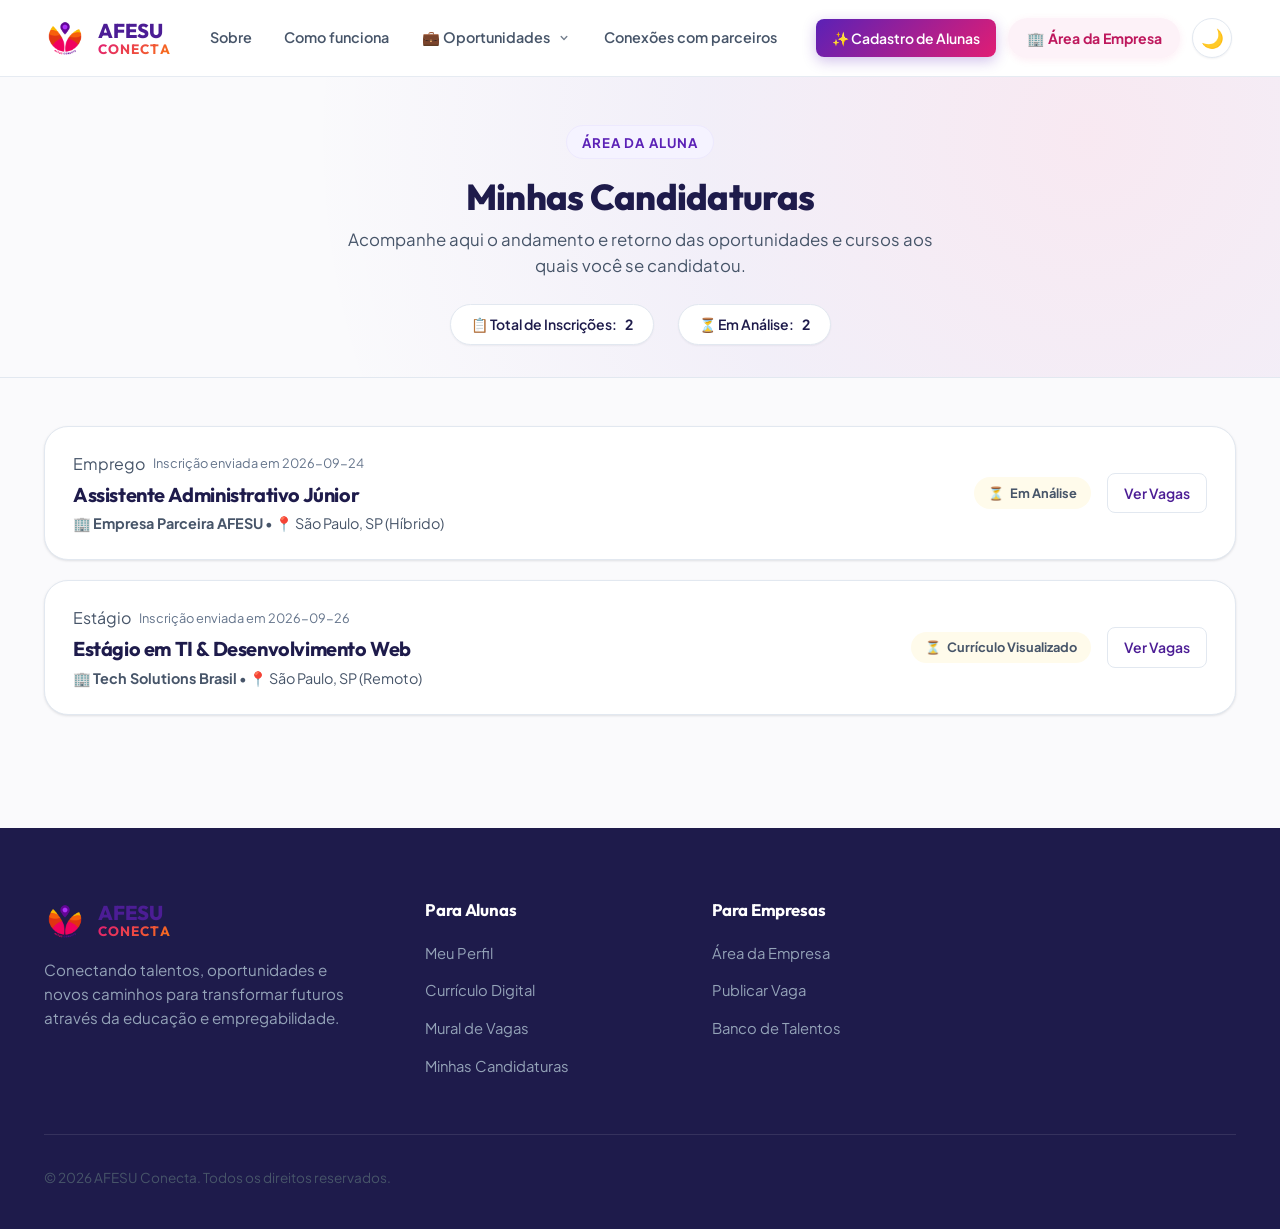
==== commit 8e5a03fd: "feat: separacao de oportunidades em secoes e dropdown, melhorias de tema escuro e responsividade mob" ====
--- a/candidaturas.html
+++ b/candidaturas.html
@@ -135,14 +135,61 @@
       <nav class="nav-menu" id="navMenu" aria-label="Navegação da Aluna">
         <a href="perfil.html" class="nav-link">👤 Meu Perfil</a>
         <a href="curriculo.html" class="nav-link">📄 Currículo</a>
-        <a href="oportunidades.html" class="nav-link">💼 Oportunidades</a>
+        
+        <!-- Menu Suspenso de Oportunidades -->
+        <div class="nav-dropdown" id="oppNavDropdown">
+          <button type="button" class="nav-link nav-dropdown-toggle" id="btnOppDropdown" aria-expanded="false" aria-haspopup="true">
+            <span>💼 Oportunidades</span>
+            <svg class="nav-dropdown-icon" viewBox="0 0 20 20" fill="currentColor">
+              <path fill-rule="evenodd" d="M5.293 7.293a1 1 0 011.414 0L10 10.586l3.293-3.293a1 1 0 111.414 1.414l-4 4a1 1 0 01-1.414 0l-4-4a1 1 0 010-1.414z" clip-rule="evenodd" />
+            </svg>
+          </button>
+          <div class="nav-dropdown-menu" id="oppDropdownMenu">
+            <a href="oportunidades.html?cat=ALL" class="nav-dropdown-item" data-nav-cat="ALL">
+              <div class="nav-dropdown-item-icon icon-bg-all">✨</div>
+              <div class="nav-dropdown-item-info">
+                <span class="nav-dropdown-item-title">Todas as Oportunidades</span>
+                <span class="nav-dropdown-item-sub">Mural completo</span>
+              </div>
+            </a>
+            <a href="oportunidades.html?cat=EMPREGO" class="nav-dropdown-item" data-nav-cat="EMPREGO">
+              <div class="nav-dropdown-item-icon icon-bg-purple">💼</div>
+              <div class="nav-dropdown-item-info">
+                <span class="nav-dropdown-item-title">Vagas de Emprego</span>
+                <span class="nav-dropdown-item-sub">CLT e contratos formais</span>
+              </div>
+              <span class="nav-dropdown-tag">Vagas</span>
+            </a>
+            <a href="oportunidades.html?cat=ESTÁGIO" class="nav-dropdown-item" data-nav-cat="ESTÁGIO">
+              <div class="nav-dropdown-item-icon icon-bg-pink">🚀</div>
+              <div class="nav-dropdown-item-info">
+                <span class="nav-dropdown-item-title">Programas de Estágio</span>
+                <span class="nav-dropdown-item-sub">Início de carreira & mentoria</span>
+              </div>
+              <span class="nav-dropdown-tag" style="background: var(--color-pink-100); color: var(--color-pink-800);">Estágios</span>
+            </a>
+            <a href="oportunidades.html?cat=CURSO" class="nav-dropdown-item" data-nav-cat="CURSO">
+              <div class="nav-dropdown-item-icon icon-bg-orange">🎓</div>
+              <div class="nav-dropdown-item-info">
+                <span class="nav-dropdown-item-title">Cursos & Capacitações</span>
+                <span class="nav-dropdown-item-sub">Workshops com certificado</span>
+              </div>
+              <span class="nav-dropdown-tag" style="background: var(--color-orange-100); color: var(--color-orange-800);">Cursos</span>
+            </a>
+          </div>
+        </div>
+
         <a href="candidaturas.html" class="nav-link active">📋 Minhas Candidaturas</a>
 
         <!-- Ações no Drawer Mobile -->
         <div class="mobile-menu-actions">
           <a href="perfil.html" class="nav-link">👤 Meu Perfil</a>
           <a href="curriculo.html" class="nav-link">📄 Currículo Digital</a>
-          <a href="oportunidades.html" class="nav-link">💼 Oportunidades</a>
+          <div style="padding: 0.5rem 0.85rem; font-weight: 800; font-size: 0.8rem; color: var(--color-purple-800); text-transform: uppercase; letter-spacing: 0.05em;">💼 Oportunidades:</div>
+          <a href="oportunidades.html?cat=ALL" class="nav-link" style="padding-left: 1.5rem;">✨ Todas as Oportunidades</a>
+          <a href="oportunidades.html?cat=EMPREGO" class="nav-link" style="padding-left: 1.5rem;">💼 Vagas de Emprego</a>
+          <a href="oportunidades.html?cat=ESTÁGIO" class="nav-link" style="padding-left: 1.5rem;">🚀 Programas de Estágio</a>
+          <a href="oportunidades.html?cat=CURSO" class="nav-link" style="padding-left: 1.5rem;">🎓 Cursos & Capacitações</a>
           <a href="candidaturas.html" class="nav-link active">📋 Minhas Candidaturas</a>
         </div>
       </nav>
--- a/css/base.css
+++ b/css/base.css
@@ -12,6 +12,8 @@
   font-size: 16px;
   scroll-behavior: smooth;
   -webkit-text-size-adjust: 100%;
+  overflow-x: hidden;
+  width: 100%;
 }
 
 body {
@@ -21,6 +23,8 @@
   color: var(--color-text-secondary);
   background-color: var(--color-bg-main);
   overflow-x: hidden;
+  width: 100%;
+  position: relative;
   -webkit-font-smoothing: antialiased;
   -moz-osx-font-smoothing: grayscale;
 }
--- a/css/components.css
+++ b/css/components.css
@@ -844,6 +844,79 @@
   flex-shrink: 0;
   width: 1.15rem;
   height: 1.15rem;
+}
+
+/* --- 7. Formulários Universais e Inputs --- */
+.form-grid-2 {
+  display: grid;
+  grid-template-columns: 1fr 1fr;
+  gap: 1.25rem;
+}
+
+@media (max-width: 640px) {
+  .form-grid-2 {
+    grid-template-columns: 1fr !important;
+    gap: 0.85rem;
+  }
+}
+
+.form-group {
+  margin-bottom: 1.25rem;
+  text-align: left;
+  display: flex;
+  flex-direction: column;
+}
+
+.form-label {
+  display: block;
+  font-size: 0.875rem;
+  font-weight: 600;
+  color: var(--color-text-primary);
+  margin-bottom: 0.45rem;
+}
+
+.form-label .required-star {
+  color: var(--color-pink-600);
+  margin-left: 0.2rem;
+  font-weight: 700;
+}
+
+.form-label .optional-tag {
+  font-size: 0.775rem;
+  font-weight: 500;
+  color: var(--color-text-muted);
+  margin-left: 0.4rem;
+}
+
+.form-control {
+  width: 100%;
+  padding: 0.75rem 1rem;
+  background: #FFFFFF;
+  border: 1.5px solid var(--color-border-subtle);
+  border-radius: var(--radius-md);
+  font-size: 0.95rem;
+  font-family: var(--font-family-base);
+  color: var(--color-text-primary);
+  transition: all var(--transition-fast);
+  outline: none;
+  box-sizing: border-box;
+  display: block;
+}
+
+.form-control:focus {
+  border-color: var(--color-purple-500);
+  box-shadow: 0 0 0 3px rgba(109, 40, 217, 0.12);
+}
+
+select.form-control {
+  cursor: pointer;
+  appearance: auto;
+}
+
+textarea.form-control {
+  resize: vertical;
+  min-height: 80px;
+  line-height: 1.5;
 }
 
 /* ==========================================================================
@@ -1204,5 +1277,28 @@
 [data-theme="dark"] .chip,
 [data-theme="dark"] .opp-tag,
 [data-theme="dark"] .filter-chip {
-  border-color: #382F60;
-}
+  background: var(--color-bg-subtle) !important;
+  border-color: #382F60 !important;
+  color: var(--color-text-secondary) !important;
+}
+
+[data-theme="dark"] .card,
+[data-theme="dark"] .modal-content,
+[data-theme="dark"] .dropdown-menu {
+  background: var(--color-bg-card) !important;
+  border-color: var(--color-border-subtle) !important;
+}
+
+[data-theme="dark"] input,
+[data-theme="dark"] select,
+[data-theme="dark"] textarea {
+  background-color: var(--color-bg-card);
+  border-color: var(--color-border-subtle);
+  color: var(--color-text-primary);
+}
+
+[data-theme="dark"] .empty-results-state {
+  background: var(--color-bg-card) !important;
+  border-color: var(--color-border-subtle) !important;
+}
+
--- a/css/layout.css
+++ b/css/layout.css
@@ -143,16 +143,20 @@
   align-items: center;
   gap: 0.45rem;
   cursor: pointer;
+  background: transparent;
+  border: none;
+  font-family: inherit;
 }
 
 .nav-dropdown-icon {
-  width: 13px;
-  height: 13px;
+  width: 14px;
+  height: 14px;
   transition: transform var(--transition-fast);
-  opacity: 0.65;
+  opacity: 0.75;
 }
 
 .nav-dropdown:hover .nav-dropdown-icon,
+.nav-dropdown.active .nav-dropdown-icon,
 .nav-dropdown:focus-within .nav-dropdown-icon {
   transform: rotate(180deg);
   opacity: 1;
@@ -161,18 +165,18 @@
 
 .nav-dropdown-menu {
   position: absolute;
-  top: calc(100% + 6px);
+  top: calc(100% + 8px);
   left: 50%;
   transform: translateX(-50%) translateY(8px);
-  min-width: 240px;
+  min-width: 270px;
   background: var(--color-bg-card);
-  border: 1px solid var(--color-border-subtle);
+  border: 1.5px solid var(--color-border-subtle);
   border-radius: var(--radius-xl);
-  box-shadow: 0 16px 36px -4px rgba(91, 33, 182, 0.14), 0 6px 14px -2px rgba(0, 0, 0, 0.06);
-  padding: 0.6rem;
+  box-shadow: 0 20px 40px -8px rgba(91, 33, 182, 0.18), 0 8px 16px -2px rgba(0, 0, 0, 0.06);
+  padding: 0.75rem;
   display: flex;
   flex-direction: column;
-  gap: 0.35rem;
+  gap: 0.4rem;
   z-index: 1000;
   opacity: 0;
   pointer-events: none;
@@ -180,6 +184,7 @@
 }
 
 .nav-dropdown:hover .nav-dropdown-menu,
+.nav-dropdown.active .nav-dropdown-menu,
 .nav-dropdown:focus-within .nav-dropdown-menu {
   opacity: 1;
   pointer-events: auto;
@@ -189,9 +194,8 @@
 .nav-dropdown-item {
   display: flex;
   align-items: center;
-  justify-content: space-between;
-  gap: 0.65rem;
-  padding: 0.65rem 0.95rem;
+  gap: 0.75rem;
+  padding: 0.65rem 0.85rem;
   border-radius: var(--radius-lg);
   font-size: 0.88rem;
   font-weight: 600;
@@ -201,10 +205,46 @@
   white-space: nowrap;
 }
 
+.nav-dropdown-item-icon {
+  width: 32px;
+  height: 32px;
+  border-radius: var(--radius-md);
+  display: flex;
+  align-items: center;
+  justify-content: center;
+  font-size: 1.1rem;
+  flex-shrink: 0;
+}
+
+.icon-bg-purple { background: var(--color-purple-50); color: var(--color-purple-700); }
+.icon-bg-pink { background: var(--color-pink-50); color: var(--color-pink-700); }
+.icon-bg-orange { background: var(--color-orange-50); color: var(--color-orange-700); }
+.icon-bg-all { background: var(--color-bg-subtle); color: var(--color-text-primary); }
+
+.nav-dropdown-item-info {
+  display: flex;
+  flex-direction: column;
+  flex-grow: 1;
+}
+
+.nav-dropdown-item-title {
+  font-size: 0.88rem;
+  font-weight: 700;
+  color: var(--color-text-primary);
+}
+
+.nav-dropdown-item-sub {
+  font-size: 0.72rem;
+  color: var(--color-text-muted);
+}
+
 .nav-dropdown-item:hover {
   background: var(--color-purple-50);
+  transform: translateX(4px);
+}
+
+.nav-dropdown-item:hover .nav-dropdown-item-title {
   color: var(--color-purple-800);
-  transform: translateX(4px);
 }
 
 .nav-dropdown-tag {
@@ -358,20 +398,23 @@
 /* Backdrop Overlay for Mobile Drawer */
 .nav-backdrop {
   position: fixed;
-  inset: 0;
-  background: rgba(15, 10, 35, 0.6);
-  backdrop-filter: blur(6px);
-  -webkit-backdrop-filter: blur(6px);
+  top: 0;
+  left: 0;
+  width: 100vw;
+  height: 100vh;
+  height: 100dvh;
+  background: rgba(12, 10, 23, 0.65);
   z-index: calc(var(--z-drawer) - 1);
   opacity: 0;
   pointer-events: none;
-  transition: opacity 0.3s cubic-bezier(0.16, 1, 0.3, 1);
+  transition: opacity 0.25s ease;
 }
 
 .nav-backdrop.active {
   opacity: 1;
   pointer-events: auto;
 }
+
 
 /* Hamburger Toggle Button */
 .menu-toggle {
@@ -1049,11 +1092,18 @@
   padding-bottom: 2.5rem;
 }
 
+.footer-grid,
 .footer-top {
   display: grid;
-  grid-template-columns: 1.5fr 1fr 1fr 1.25fr;
-  gap: 3.5rem;
+  grid-template-columns: 1.4fr 1fr 1fr 1fr;
+  gap: 3rem;
   margin-bottom: 3.5rem;
+}
+
+.footer-col-main,
+.footer-brand {
+  display: flex;
+  flex-direction: column;
 }
 
 .footer-brand .brand-logo {
@@ -1065,12 +1115,13 @@
   color: #FFFFFF;
 }
 
+.footer-brand-desc,
 .footer-tagline {
   color: #94A3B8;
   font-size: 0.95rem;
   line-height: 1.6;
-  margin-bottom: 1.75rem;
-  max-width: 300px;
+  margin-bottom: 1.5rem;
+  max-width: 320px;
 }
 
 .footer-social-links {
@@ -1102,6 +1153,7 @@
   height: 1.2rem;
 }
 
+.footer-heading,
 .footer-col-title {
   font-size: 1.05rem;
   font-weight: 700;
@@ -1114,14 +1166,21 @@
   display: flex;
   flex-direction: column;
   gap: 0.75rem;
-}
-
+  list-style: none;
+  padding: 0;
+  margin: 0;
+}
+
+.footer-links-list li a,
 .footer-link {
   color: #94A3B8;
   font-size: 0.925rem;
+  text-decoration: none;
   transition: all var(--transition-fast);
-}
-
+  display: inline-block;
+}
+
+.footer-links-list li a:hover,
 .footer-link:hover {
   color: var(--color-yellow-400);
   transform: translateX(3px);
@@ -1325,3 +1384,128 @@
   flex-shrink: 0;
   margin-top: 0.15rem;
 }
+
+/* ==========================================================================
+   SUPORTE COMPLETO A TEMA ESCURO (LAYOUT & ELEMENTOS GLOBAIS)
+   ========================================================================== */
+[data-theme="dark"] .site-header {
+  background: rgba(12, 10, 23, 0.92) !important;
+  border-bottom-color: rgba(45, 37, 82, 0.85) !important;
+}
+
+[data-theme="dark"] .site-header.scrolled {
+  background: rgba(12, 10, 23, 0.98) !important;
+  box-shadow: 0 4px 24px -2px rgba(0, 0, 0, 0.6) !important;
+  border-bottom-color: rgba(56, 47, 96, 0.9) !important;
+}
+
+[data-theme="dark"] .about-intro-box,
+[data-theme="dark"] .about-topic-card,
+[data-theme="dark"] .step-card,
+[data-theme="dark"] .hero-visual-card,
+[data-theme="dark"] .connection-diagram,
+[data-theme="dark"] .conn-node,
+[data-theme="dark"] .about-stat-card {
+  background: var(--color-bg-card) !important;
+  border-color: var(--color-border-subtle) !important;
+}
+
+[data-theme="dark"] .hero-floating-card {
+  background: rgba(22, 18, 40, 0.95) !important;
+  border-color: var(--color-border-subtle) !important;
+}
+
+[data-theme="dark"] .floating-text-title {
+  color: var(--color-text-primary) !important;
+}
+
+[data-theme="dark"] .floating-text-sub {
+  color: var(--color-text-muted) !important;
+}
+
+[data-theme="dark"] .nav-link {
+  color: var(--color-text-secondary);
+}
+
+[data-theme="dark"] .nav-link:hover {
+  background: rgba(91, 33, 182, 0.25);
+  color: var(--color-purple-300);
+}
+
+[data-theme="dark"] .nav-link.active {
+  background: var(--color-purple-900);
+  color: #FFFFFF;
+}
+
+[data-theme="dark"] .nav-dropdown-menu {
+  background: var(--color-bg-card) !important;
+  border-color: var(--color-border-subtle) !important;
+  box-shadow: 0 20px 40px -8px rgba(0, 0, 0, 0.7) !important;
+}
+
+[data-theme="dark"] .nav-dropdown-item:hover {
+  background: rgba(91, 33, 182, 0.25) !important;
+}
+
+[data-theme="dark"] .menu-toggle {
+  background: var(--color-bg-card) !important;
+  border-color: var(--color-border-subtle) !important;
+}
+
+[data-theme="dark"] .menu-toggle span {
+  background-color: var(--color-text-primary) !important;
+}
+
+[data-theme="dark"] .menu-toggle:hover {
+  background: rgba(91, 33, 182, 0.3) !important;
+  border-color: var(--color-purple-500) !important;
+}
+
+/* Dual Portal Gateway & Cards */
+[data-theme="dark"] .portal-gateway-card {
+  background: var(--color-bg-card) !important;
+  border-color: var(--color-border-subtle) !important;
+}
+
+[data-theme="dark"] .portal-card-student .portal-gateway-badge {
+  background: rgba(91, 33, 182, 0.25) !important;
+  color: var(--color-purple-300) !important;
+  border-color: rgba(91, 33, 182, 0.45) !important;
+}
+
+[data-theme="dark"] .portal-card-sponsor .portal-gateway-badge {
+  background: rgba(225, 29, 116, 0.25) !important;
+  color: var(--color-pink-300) !important;
+  border-color: rgba(225, 29, 116, 0.45) !important;
+}
+
+[data-theme="dark"] .portal-features-list {
+  background: var(--color-bg-subtle) !important;
+  border-color: var(--color-border-subtle) !important;
+}
+
+[data-theme="dark"] .portal-card-student .portal-feature-icon {
+  background: rgba(91, 33, 182, 0.35) !important;
+  color: var(--color-purple-300) !important;
+}
+
+[data-theme="dark"] .portal-card-sponsor .portal-feature-icon {
+  background: rgba(225, 29, 116, 0.35) !important;
+  color: var(--color-pink-300) !important;
+}
+
+[data-theme="dark"] .partner-pill {
+  background: var(--color-bg-card) !important;
+  border-color: var(--color-border-subtle) !important;
+  color: var(--color-text-secondary) !important;
+}
+
+[data-theme="dark"] .hero-badge-pill {
+  background: var(--color-bg-card) !important;
+  border-color: var(--color-border-subtle) !important;
+}
+
+[data-theme="dark"] .hero-badge-text {
+  color: var(--color-purple-300) !important;
+}
+
--- a/css/opportunities.css
+++ b/css/opportunities.css
@@ -118,72 +118,180 @@
   transform: scale(1.02);
 }
 
-/* --- 2. Categorias de Oportunidades (Tabs) --- */
-.category-tabs-wrapper {
-  display: flex;
-  align-items: center;
-  justify-content: center;
-  flex-wrap: wrap;
+/* --- 2. Menus de Oportunidades & Catálogos (Navegação Superior Isolada) --- */
+.catalog-nav-menu {
+  display: grid;
+  grid-template-columns: repeat(5, 1fr);
+  gap: 0.85rem;
+  margin-top: 1.5rem;
+  width: 100%;
+}
+
+.catalog-menu-card {
+  display: flex;
+  align-items: center;
   gap: 0.75rem;
-  margin-top: 1rem;
-}
-
-.category-tab-btn {
-  display: inline-flex;
-  align-items: center;
-  gap: 0.5rem;
-  padding: 0.65rem 1.35rem;
+  padding: 0.85rem 1rem;
   background: #FFFFFF;
   border: 1.5px solid var(--color-border-subtle);
-  border-radius: var(--radius-full);
-  font-size: 0.95rem;
-  font-weight: 600;
-  color: var(--color-text-secondary);
+  border-radius: var(--radius-xl);
+  text-align: left;
   cursor: pointer;
   transition: all var(--transition-normal);
-  box-shadow: var(--shadow-xs);
-}
-
-.category-tab-btn:hover {
-  border-color: var(--color-purple-400);
-  color: var(--color-purple-700);
-  background: var(--color-purple-50);
-  transform: translateY(-2px);
-}
-
-.category-tab-btn.active {
-  background: var(--color-purple-700);
-  border-color: var(--color-purple-700);
-  color: #FFFFFF;
+  box-shadow: var(--shadow-sm);
+  position: relative;
+  overflow: hidden;
+}
+
+.catalog-menu-card::before {
+  content: '';
+  position: absolute;
+  top: 0;
+  left: 0;
+  right: 0;
+  height: 3px;
+  background: transparent;
+  transition: background var(--transition-fast);
+}
+
+.catalog-menu-card:hover {
+  transform: translateY(-3px);
   box-shadow: var(--shadow-md);
-}
-
-.category-tab-btn.active.tab-emp {
-  background: var(--color-purple-700);
-  border-color: var(--color-purple-700);
-}
-
-.category-tab-btn.active.tab-est {
-  background: var(--color-pink-600);
-  border-color: var(--color-pink-600);
-}
-
-.category-tab-btn.active.tab-cur {
-  background: var(--color-orange-500);
-  border-color: var(--color-orange-500);
-}
-
-.tab-badge-count {
+  border-color: var(--color-purple-300);
+}
+
+.catalog-menu-icon {
+  width: 38px;
+  height: 38px;
+  border-radius: var(--radius-md);
+  display: flex;
+  align-items: center;
+  justify-content: center;
+  font-size: 1.25rem;
+  flex-shrink: 0;
+  background: var(--color-bg-subtle);
+  transition: all var(--transition-fast);
+}
+
+.catalog-menu-icon.all { background: var(--color-purple-50); }
+.catalog-menu-icon.emp { background: rgba(91, 33, 182, 0.1); color: var(--color-purple-700); }
+.catalog-menu-icon.est { background: rgba(225, 29, 116, 0.1); color: var(--color-pink-600); }
+.catalog-menu-icon.cur { background: rgba(249, 115, 22, 0.1); color: var(--color-orange-600); }
+.catalog-menu-icon.fav { background: rgba(234, 179, 8, 0.15); color: #B45309; }
+
+.catalog-menu-text {
+  display: flex;
+  flex-direction: column;
+  flex-grow: 1;
+  min-width: 0;
+}
+
+.catalog-menu-title {
+  font-size: 0.92rem;
+  font-weight: 700;
+  color: var(--color-text-primary);
+  white-space: nowrap;
+  overflow: hidden;
+  text-overflow: ellipsis;
+}
+
+.catalog-menu-sub {
   font-size: 0.75rem;
-  padding: 0.15rem 0.5rem;
+  color: var(--color-text-muted);
+  white-space: nowrap;
+  overflow: hidden;
+  text-overflow: ellipsis;
+}
+
+.catalog-menu-badge {
+  font-size: 0.75rem;
+  font-weight: 800;
+  padding: 0.2rem 0.55rem;
   border-radius: var(--radius-full);
   background: var(--color-bg-subtle);
   color: var(--color-text-secondary);
-}
-
-.category-tab-btn.active .tab-badge-count {
-  background: rgba(255, 255, 255, 0.25);
-  color: #FFFFFF;
+  flex-shrink: 0;
+}
+
+/* Estados Ativos por Menu */
+.catalog-menu-card.active {
+  border-color: var(--color-purple-600);
+  background: #FFFFFF;
+  box-shadow: 0 8px 20px -4px rgba(91, 33, 182, 0.2);
+}
+
+.catalog-menu-card.active::before {
+  background: var(--color-purple-600);
+}
+
+.catalog-menu-card.active.tab-emp {
+  border-color: var(--color-purple-600);
+}
+.catalog-menu-card.active.tab-emp::before {
+  background: var(--color-purple-600);
+}
+.catalog-menu-card.active.tab-emp .catalog-menu-badge {
+  background: var(--color-purple-100);
+  color: var(--color-purple-800);
+}
+
+.catalog-menu-card.active.tab-est {
+  border-color: var(--color-pink-600);
+}
+.catalog-menu-card.active.tab-est::before {
+  background: var(--color-pink-600);
+}
+.catalog-menu-card.active.tab-est .catalog-menu-badge {
+  background: var(--color-pink-100);
+  color: var(--color-pink-800);
+}
+
+.catalog-menu-card.active.tab-cur {
+  border-color: var(--color-orange-500);
+}
+.catalog-menu-card.active.tab-cur::before {
+  background: var(--color-orange-500);
+}
+.catalog-menu-card.active.tab-cur .catalog-menu-badge {
+  background: var(--color-orange-100);
+  color: var(--color-orange-800);
+}
+
+.catalog-menu-card.active.tab-fav {
+  border-color: var(--color-yellow-500);
+}
+.catalog-menu-card.active.tab-fav::before {
+  background: var(--color-yellow-500);
+}
+.catalog-menu-card.active.tab-fav .catalog-menu-badge {
+  background: var(--color-yellow-100);
+  color: #92400E;
+}
+
+@media (max-width: 1100px) {
+  .catalog-nav-menu {
+    grid-template-columns: repeat(3, 1fr);
+  }
+}
+
+@media (max-width: 768px) {
+  .catalog-nav-menu {
+    grid-template-columns: 1fr;
+    gap: 0.6rem;
+  }
+  .catalog-menu-card {
+    padding: 0.75rem 0.85rem;
+  }
+}
+
+[data-theme="dark"] .catalog-menu-card {
+  background: var(--color-bg-card);
+  border-color: var(--color-border-subtle);
+}
+
+[data-theme="dark"] .catalog-menu-card.active {
+  background: var(--color-bg-card);
+  border-color: var(--color-purple-500);
 }
 
 /* --- 3. Painel de Filtros Avançados --- */
@@ -303,7 +411,7 @@
   height: 0.95rem;
 }
 
-/* --- 4. Barra de Controle de Resultados (Contador & Ordenação) --- */
+/* --- 4. Barra de Controle de Resultados (Contador & Ordenação & Toggle de Modo) --- */
 .results-control-bar {
   display: flex;
   align-items: center;
@@ -311,6 +419,15 @@
   margin: 2.25rem 0 1.75rem;
   padding-bottom: 1rem;
   border-bottom: 1px solid var(--color-border-subtle);
+  flex-wrap: wrap;
+  gap: 1rem;
+}
+
+.results-left-controls {
+  display: flex;
+  align-items: center;
+  gap: 1.5rem;
+  flex-wrap: wrap;
 }
 
 .results-count-text {
@@ -321,6 +438,230 @@
 
 .results-count-text span {
   color: var(--color-pink-600);
+}
+
+/* Alternância de Modo: Sessões Separadas vs Grade Geral */
+.view-mode-toggle-group {
+  display: inline-flex;
+  align-items: center;
+  background: var(--color-bg-subtle);
+  padding: 0.25rem;
+  border-radius: var(--radius-full);
+  border: 1px solid var(--color-border-subtle);
+}
+
+.view-mode-btn {
+  display: inline-flex;
+  align-items: center;
+  gap: 0.4rem;
+  padding: 0.35rem 0.85rem;
+  border-radius: var(--radius-full);
+  font-size: 0.8rem;
+  font-weight: 700;
+  color: var(--color-text-secondary);
+  background: transparent;
+  border: none;
+  cursor: pointer;
+  transition: all var(--transition-fast);
+}
+
+.view-mode-btn svg {
+  width: 0.95rem;
+  height: 0.95rem;
+}
+
+.view-mode-btn:hover {
+  color: var(--color-purple-800);
+}
+
+.view-mode-btn.active {
+  background: #FFFFFF;
+  color: var(--color-purple-900);
+  box-shadow: 0 2px 6px rgba(0, 0, 0, 0.08);
+}
+
+[data-theme="dark"] .view-mode-btn.active {
+  background: var(--color-purple-700);
+  color: #FFFFFF;
+}
+
+/* ==========================================================================
+   ESTILOS DE SESSÕES SEPARADAS (CURSOS, VAGAS E ESTÁGIOS)
+   ========================================================================== */
+.opp-category-section-block {
+  margin-bottom: 4.5rem;
+  background: #FFFFFF;
+  border: 1.5px solid var(--color-border-subtle);
+  border-radius: 24px;
+  padding: 2.5rem;
+  box-shadow: 0 10px 30px -5px rgba(0, 0, 0, 0.05), 0 4px 6px -2px rgba(0, 0, 0, 0.02);
+  transition: all var(--transition-normal);
+  position: relative;
+  overflow: hidden;
+}
+
+.opp-category-section-block::before {
+  content: '';
+  position: absolute;
+  top: 0;
+  left: 0;
+  right: 0;
+  height: 6px;
+}
+
+/* Cores temáticas por seção */
+.opp-category-section-block.section-theme-emprego {
+  background: linear-gradient(180deg, rgba(91, 33, 182, 0.03) 0%, rgba(255, 255, 255, 1) 140px);
+  border-color: rgba(91, 33, 182, 0.15);
+}
+.opp-category-section-block.section-theme-emprego::before {
+  background: linear-gradient(90deg, #5B21B6, #9333EA);
+}
+
+.opp-category-section-block.section-theme-estagio {
+  background: linear-gradient(180deg, rgba(225, 29, 116, 0.03) 0%, rgba(255, 255, 255, 1) 140px);
+  border-color: rgba(225, 29, 116, 0.15);
+}
+.opp-category-section-block.section-theme-estagio::before {
+  background: linear-gradient(90deg, #E11D74, #F43F5E);
+}
+
+.opp-category-section-block.section-theme-curso {
+  background: linear-gradient(180deg, rgba(249, 115, 22, 0.03) 0%, rgba(255, 255, 255, 1) 140px);
+  border-color: rgba(249, 115, 22, 0.15);
+}
+.opp-category-section-block.section-theme-curso::before {
+  background: linear-gradient(90deg, #F97316, #F59E0B);
+}
+
+/* Cabeçalho da Seção */
+.opp-section-header {
+  display: flex;
+  align-items: center;
+  justify-content: space-between;
+  margin-bottom: 2rem;
+  padding-bottom: 1.5rem;
+  border-bottom: 1px solid var(--color-border-subtle);
+  flex-wrap: wrap;
+  gap: 1rem;
+}
+
+.opp-section-header-left {
+  display: flex;
+  align-items: center;
+  gap: 1rem;
+}
+
+.opp-section-icon {
+  width: 48px;
+  height: 48px;
+  border-radius: var(--radius-lg);
+  display: flex;
+  align-items: center;
+  justify-content: center;
+  font-size: 1.5rem;
+  box-shadow: var(--shadow-sm);
+  flex-shrink: 0;
+}
+
+.icon-theme-emprego {
+  background: var(--color-purple-100);
+  color: var(--color-purple-700);
+}
+.icon-theme-estagio {
+  background: var(--color-pink-100);
+  color: var(--color-pink-700);
+}
+.icon-theme-curso {
+  background: var(--color-orange-100);
+  color: var(--color-orange-700);
+}
+
+.opp-section-title-group {
+  display: flex;
+  flex-direction: column;
+}
+
+.opp-section-title {
+  font-size: 1.4rem;
+  font-weight: 800;
+  color: var(--color-purple-900);
+  margin-bottom: 0.15rem;
+  display: flex;
+  align-items: center;
+  gap: 0.6rem;
+}
+
+.opp-section-badge-count {
+  font-size: 0.75rem;
+  font-weight: 700;
+  padding: 0.2rem 0.65rem;
+  border-radius: var(--radius-full);
+}
+
+.badge-count-emprego {
+  background: var(--color-purple-100);
+  color: var(--color-purple-800);
+}
+.badge-count-estagio {
+  background: var(--color-pink-100);
+  color: var(--color-pink-800);
+}
+.badge-count-curso {
+  background: var(--color-orange-100);
+  color: var(--color-orange-800);
+}
+
+.opp-section-subtitle {
+  font-size: 0.9rem;
+  color: var(--color-text-secondary);
+  margin: 0;
+}
+
+.opp-section-quick-filter {
+  display: inline-flex;
+  align-items: center;
+  gap: 0.4rem;
+  font-size: 0.85rem;
+  font-weight: 700;
+  color: var(--color-purple-700);
+  background: var(--color-purple-50);
+  padding: 0.5rem 1rem;
+  border-radius: var(--radius-full);
+  border: 1px solid var(--color-purple-200);
+  cursor: pointer;
+  transition: all var(--transition-fast);
+}
+
+.opp-section-quick-filter:hover {
+  background: var(--color-purple-700);
+  color: #FFFFFF;
+}
+
+/* Grade de cards interna de cada seção */
+.opp-section-cards-grid {
+  display: grid;
+  grid-template-columns: repeat(3, 1fr);
+  gap: 1.5rem;
+}
+
+@media (max-width: 992px) {
+  .opp-section-cards-grid {
+    grid-template-columns: repeat(2, 1fr);
+  }
+}
+
+@media (max-width: 640px) {
+  .opp-section-cards-grid {
+    grid-template-columns: 1fr;
+  }
+  .opp-category-section-block {
+    padding: 1.25rem;
+  }
+  .opp-section-header {
+    flex-direction: column;
+    align-items: flex-start;
+  }
 }
 
 .sort-wrapper {
@@ -782,12 +1123,87 @@
     grid-template-columns: 1fr;
   }
 
-  .details-action-bar {
-    flex-direction: column;
-    width: 100%;
-  }
-
   .details-action-bar .btn {
     width: 100%;
   }
 }
+
+/* Suporte a Tema Escuro nos Blocos de Seções & Elementos de Oportunidades */
+[data-theme="dark"] .search-input-wrapper {
+  background: var(--color-bg-card) !important;
+  border-color: var(--color-border-subtle) !important;
+  box-shadow: 0 10px 25px -5px rgba(0, 0, 0, 0.5) !important;
+}
+
+[data-theme="dark"] .filters-section {
+  background: var(--color-bg-main) !important;
+  border-bottom-color: var(--color-border-subtle) !important;
+}
+
+[data-theme="dark"] .filter-select,
+[data-theme="dark"] .sort-select {
+  background: var(--color-bg-card) !important;
+  border-color: var(--color-border-subtle) !important;
+  color: var(--color-text-primary) !important;
+}
+
+[data-theme="dark"] .opportunity-card {
+  background: var(--color-bg-card) !important;
+  border-color: var(--color-border-subtle) !important;
+  box-shadow: 0 4px 12px rgba(0, 0, 0, 0.4) !important;
+}
+
+[data-theme="dark"] .opportunity-card:hover {
+  border-color: rgba(167, 139, 250, 0.4) !important;
+  box-shadow: 0 12px 28px rgba(0, 0, 0, 0.6) !important;
+}
+
+[data-theme="dark"] .card-footer-row {
+  border-top-color: var(--color-border-subtle) !important;
+}
+
+[data-theme="dark"] .opp-category-section-block {
+  background: var(--color-bg-card);
+  border-color: var(--color-border-subtle);
+}
+
+[data-theme="dark"] .opp-category-section-block.section-theme-emprego {
+  background: linear-gradient(180deg, rgba(91, 33, 182, 0.15) 0%, var(--color-bg-card) 140px);
+}
+
+[data-theme="dark"] .opp-category-section-block.section-theme-estagio {
+  background: linear-gradient(180deg, rgba(225, 29, 116, 0.15) 0%, var(--color-bg-card) 140px);
+}
+
+[data-theme="dark"] .opp-category-section-block.section-theme-curso {
+  background: linear-gradient(180deg, rgba(249, 115, 22, 0.15) 0%, var(--color-bg-card) 140px);
+}
+
+[data-theme="dark"] .opp-section-title {
+  color: var(--color-text-primary);
+}
+
+[data-theme="dark"] .opp-section-quick-filter {
+  background: rgba(91, 33, 182, 0.2);
+  border-color: rgba(91, 33, 182, 0.4);
+  color: var(--color-purple-300);
+}
+
+[data-theme="dark"] .opp-section-quick-filter:hover {
+  background: var(--color-purple-600);
+  color: #FFFFFF;
+}
+
+[data-theme="dark"] .modal-container,
+[data-theme="dark"] .details-modal-container {
+  background: var(--color-bg-card) !important;
+  border: 1px solid var(--color-border-subtle) !important;
+  color: var(--color-text-primary) !important;
+}
+
+[data-theme="dark"] .details-header {
+  background: linear-gradient(180deg, rgba(91, 33, 182, 0.2) 0%, var(--color-bg-card) 100%) !important;
+  border-bottom-color: var(--color-border-subtle) !important;
+}
+
+
--- a/css/responsive.css
+++ b/css/responsive.css
@@ -38,8 +38,8 @@
     flex-direction: column;
     align-items: stretch;
     padding: 1.5rem 1.25rem 2.5rem;
-    box-shadow: -12px 0 40px rgba(15, 10, 35, 0.25);
-    transition: right 0.35s cubic-bezier(0.16, 1, 0.3, 1);
+    box-shadow: -10px 0 30px rgba(0, 0, 0, 0.4);
+    transition: right 0.3s cubic-bezier(0.16, 1, 0.3, 1);
     z-index: var(--z-drawer);
     gap: 0.35rem;
     overflow-y: auto;
@@ -99,7 +99,7 @@
   }
 
   .nav-link:hover {
-    transform: translateX(4px);
+    transform: none;
   }
 
   .nav-link.active {
@@ -112,10 +112,60 @@
     display: none !important;
   }
 
+  /* Dropdown no Drawer Mobile */
+  .nav-dropdown {
+    width: 100%;
+    display: flex;
+    flex-direction: column;
+    align-items: stretch;
+  }
+
+  .nav-dropdown-toggle {
+    width: 100%;
+    display: flex;
+    justify-content: space-between;
+    align-items: center;
+  }
+
+  .nav-dropdown-menu {
+    position: static !important;
+    transform: none !important;
+    box-shadow: none !important;
+    border: none !important;
+    border-left: 2px solid var(--color-purple-300) !important;
+    border-radius: 0 !important;
+    margin-left: 0.85rem !important;
+    padding: 0.35rem 0 0.35rem 0.65rem !important;
+    background: transparent !important;
+    opacity: 1 !important;
+    pointer-events: auto !important;
+    display: none;
+    flex-direction: column;
+    gap: 0.35rem;
+  }
+
+  .nav-dropdown.active .nav-dropdown-menu {
+    display: flex !important;
+  }
+
+  .nav-dropdown-item {
+    padding: 0.55rem 0.75rem;
+    font-size: 0.85rem;
+    border-radius: var(--radius-md);
+    background: var(--color-bg-subtle);
+  }
+
+  .nav-dropdown-item-icon {
+    width: 28px;
+    height: 28px;
+    font-size: 0.95rem;
+  }
+
   .header-actions {
     display: flex !important;
     gap: 0.5rem;
   }
+
 
   .mobile-menu-actions {
     display: flex;
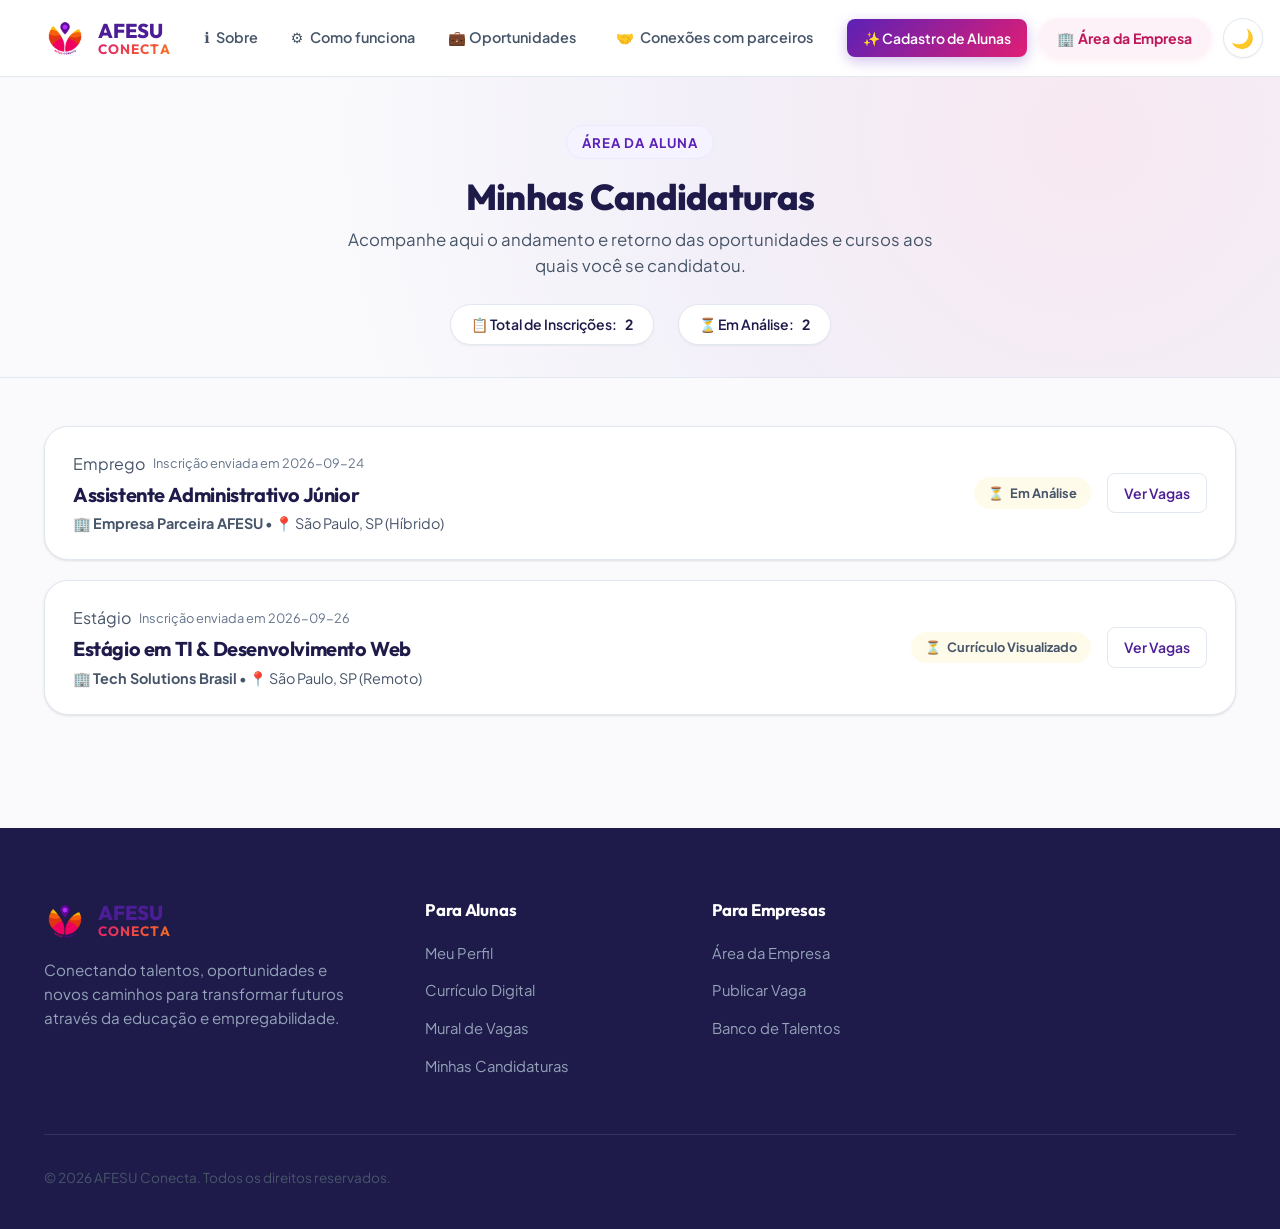
==== commit b4e14f03: "fix(mobile): padronizar ordem dos menus da aba inicial, remover efeito borrado e ajustar escurecimen" ====
--- a/candidaturas.html
+++ b/candidaturas.html
@@ -181,16 +181,10 @@
 
         <a href="candidaturas.html" class="nav-link active">📋 Minhas Candidaturas</a>
 
-        <!-- Ações no Drawer Mobile -->
+        <!-- Ações e Acessos no Drawer Mobile -->
         <div class="mobile-menu-actions">
-          <a href="perfil.html" class="nav-link">👤 Meu Perfil</a>
-          <a href="curriculo.html" class="nav-link">📄 Currículo Digital</a>
-          <div style="padding: 0.5rem 0.85rem; font-weight: 800; font-size: 0.8rem; color: var(--color-purple-800); text-transform: uppercase; letter-spacing: 0.05em;">💼 Oportunidades:</div>
-          <a href="oportunidades.html?cat=ALL" class="nav-link" style="padding-left: 1.5rem;">✨ Todas as Oportunidades</a>
-          <a href="oportunidades.html?cat=EMPREGO" class="nav-link" style="padding-left: 1.5rem;">💼 Vagas de Emprego</a>
-          <a href="oportunidades.html?cat=ESTÁGIO" class="nav-link" style="padding-left: 1.5rem;">🚀 Programas de Estágio</a>
-          <a href="oportunidades.html?cat=CURSO" class="nav-link" style="padding-left: 1.5rem;">🎓 Cursos & Capacitações</a>
-          <a href="candidaturas.html" class="nav-link active">📋 Minhas Candidaturas</a>
+          <a href="perfil.html" class="btn btn-secondary btn-sm" style="width: 100%; justify-content: center; margin-top: 0.25rem;">👤 Meu Perfil</a>
+          <button type="button" class="btn btn-outline btn-sm btn-drawer-logout" style="width: 100%; justify-content: center; color: var(--color-pink-600); border-color: var(--color-pink-200); margin-top: 0.25rem;">🚪 Sair da Conta</button>
         </div>
       </nav>
 
--- a/css/components.css
+++ b/css/components.css
@@ -1045,7 +1045,7 @@
 }
 
 [data-theme="dark"] .nav-backdrop {
-  background: rgba(4, 3, 10, 0.75);
+  background: rgba(0, 0, 0, 0.6);
 }
 
 [data-theme="dark"] .site-footer {
--- a/css/layout.css
+++ b/css/layout.css
@@ -9,17 +9,15 @@
   left: 0;
   right: 0;
   z-index: var(--z-header);
-  background: rgba(255, 255, 255, 0.92);
-  backdrop-filter: blur(20px);
-  -webkit-backdrop-filter: blur(20px);
-  border-bottom: 1px solid rgba(226, 232, 240, 0.85);
+  background: var(--color-bg-card);
+  border-bottom: 1px solid var(--color-border-subtle);
   transition: background-color var(--transition-normal), box-shadow var(--transition-normal), border-color var(--transition-normal);
 }
 
 .site-header.scrolled {
-  background: rgba(255, 255, 255, 0.98);
-  box-shadow: 0 4px 24px -2px rgba(30, 27, 75, 0.08);
-  border-bottom-color: rgba(203, 213, 225, 0.9);
+  background: var(--color-bg-card);
+  box-shadow: 0 4px 20px -2px rgba(0, 0, 0, 0.08);
+  border-bottom-color: var(--color-border-subtle);
 }
 
 .header-container {
@@ -403,11 +401,11 @@
   width: 100vw;
   height: 100vh;
   height: 100dvh;
-  background: rgba(12, 10, 23, 0.65);
+  background: rgba(15, 23, 42, 0.45);
   z-index: calc(var(--z-drawer) - 1);
   opacity: 0;
   pointer-events: none;
-  transition: opacity 0.25s ease;
+  transition: opacity 0.2s ease;
 }
 
 .nav-backdrop.active {
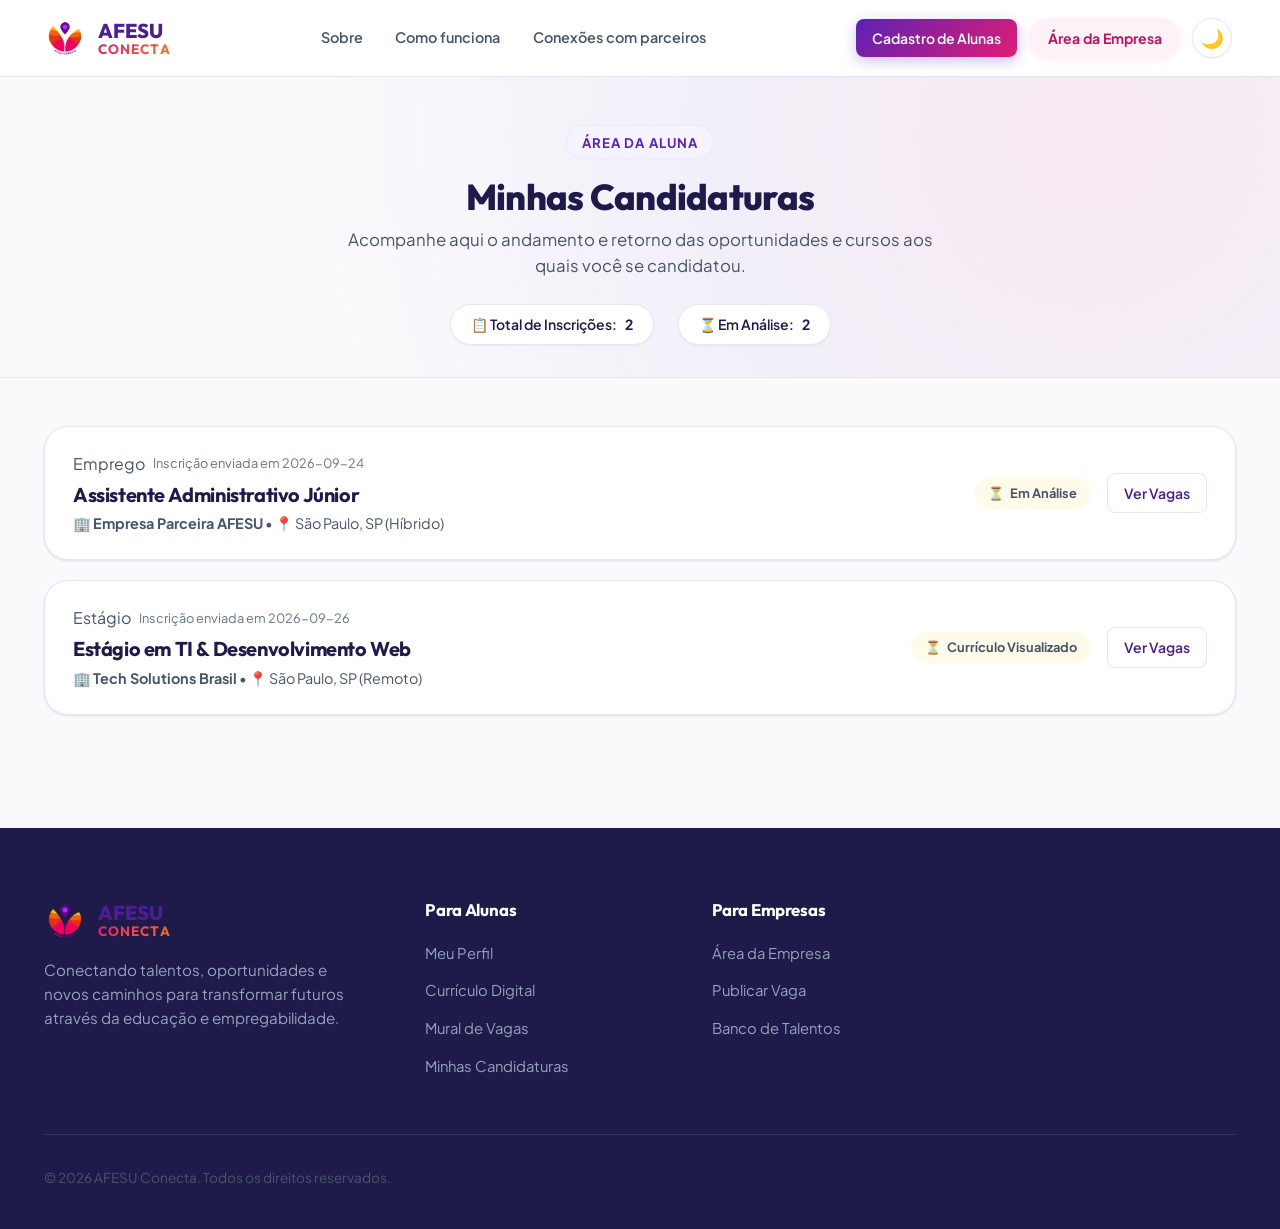
==== commit d53a5d1e: "fix(nav): restaurar menu inicial original sem emojis e sem oportunidades no index (desktop e mobile)" ====
--- a/candidaturas.html
+++ b/candidaturas.html
@@ -12,13 +12,13 @@
   <link href="https://fonts.googleapis.com/css2?family=Outfit:wght@500;600;700;800&family=Plus+Jakarta+Sans:wght@400;500;600;700&display=swap" rel="stylesheet">
 
   <!-- Estilos CSS -->
-  <link rel="stylesheet" href="css/variables.css?v=11">
-  <link rel="stylesheet" href="css/base.css?v=11">
-  <link rel="stylesheet" href="css/components.css?v=11">
-  <link rel="stylesheet" href="css/layout.css?v=11">
-  <link rel="stylesheet" href="css/opportunities.css?v=11">
-  <link rel="stylesheet" href="css/animations.css?v=11">
-  <link rel="stylesheet" href="css/responsive.css?v=11">
+  <link rel="stylesheet" href="css/variables.css?v=27">
+  <link rel="stylesheet" href="css/base.css?v=27">
+  <link rel="stylesheet" href="css/components.css?v=27">
+  <link rel="stylesheet" href="css/layout.css?v=27">
+  <link rel="stylesheet" href="css/opportunities.css?v=27">
+  <link rel="stylesheet" href="css/animations.css?v=27">
+  <link rel="stylesheet" href="css/responsive.css?v=27">
   <script>
     (function() {
       const savedTheme = localStorage.getItem('afesu_theme') || 'light';
@@ -290,9 +290,9 @@
   </footer>
 
   <!-- Scripts -->
-  <script src="js/opportunities-data.js?v=11"></script>
-  <script src="js/animations.js?v=11"></script>
-  <script src="js/main.js?v=11"></script>
+  <script src="js/opportunities-data.js?v=27"></script>
+  <script src="js/animations.js?v=27"></script>
+  <script src="js/main.js?v=27"></script>
   <script>
     document.addEventListener('DOMContentLoaded', () => {
       const container = document.getElementById('candidaturasListContainer');
--- a/css/components.css
+++ b/css/components.css
@@ -1045,7 +1045,7 @@
 }
 
 [data-theme="dark"] .nav-backdrop {
-  background: rgba(0, 0, 0, 0.6);
+  display: none !important;
 }
 
 [data-theme="dark"] .site-footer {
--- a/css/layout.css
+++ b/css/layout.css
@@ -393,24 +393,9 @@
   display: none;
 }
 
-/* Backdrop Overlay for Mobile Drawer */
+/* Backdrop Overlay for Mobile Drawer (Desativado para eliminar escurecimento da tela) */
 .nav-backdrop {
-  position: fixed;
-  top: 0;
-  left: 0;
-  width: 100vw;
-  height: 100vh;
-  height: 100dvh;
-  background: rgba(15, 23, 42, 0.45);
-  z-index: calc(var(--z-drawer) - 1);
-  opacity: 0;
-  pointer-events: none;
-  transition: opacity 0.2s ease;
-}
-
-.nav-backdrop.active {
-  opacity: 1;
-  pointer-events: auto;
+  display: none !important;
 }
 
 
@@ -477,10 +462,9 @@
   right: -50px;
   width: 500px;
   height: 500px;
-  background: radial-gradient(circle, rgba(225, 29, 116, 0.12) 0%, rgba(91, 33, 182, 0) 70%);
+  background: radial-gradient(circle, rgba(225, 29, 116, 0.08) 0%, rgba(91, 33, 182, 0) 70%);
   border-radius: 50%;
   pointer-events: none;
-  filter: blur(40px);
 }
 
 .hero-ambient-shape-2 {
@@ -489,10 +473,9 @@
   left: -80px;
   width: 450px;
   height: 450px;
-  background: radial-gradient(circle, rgba(249, 115, 22, 0.09) 0%, rgba(245, 158, 11, 0) 70%);
+  background: radial-gradient(circle, rgba(249, 115, 22, 0.06) 0%, rgba(245, 158, 11, 0) 70%);
   border-radius: 50%;
   pointer-events: none;
-  filter: blur(50px);
 }
 
 .hero-grid {
@@ -1043,9 +1026,8 @@
   right: -80px;
   width: 320px;
   height: 320px;
-  background: rgba(249, 115, 22, 0.25);
+  background: rgba(249, 115, 22, 0.2);
   border-radius: 50%;
-  filter: blur(40px);
   pointer-events: none;
 }
 
@@ -1055,9 +1037,8 @@
   left: -80px;
   width: 320px;
   height: 320px;
-  background: rgba(245, 158, 11, 0.2);
+  background: rgba(245, 158, 11, 0.15);
   border-radius: 50%;
-  filter: blur(40px);
   pointer-events: none;
 }
 
